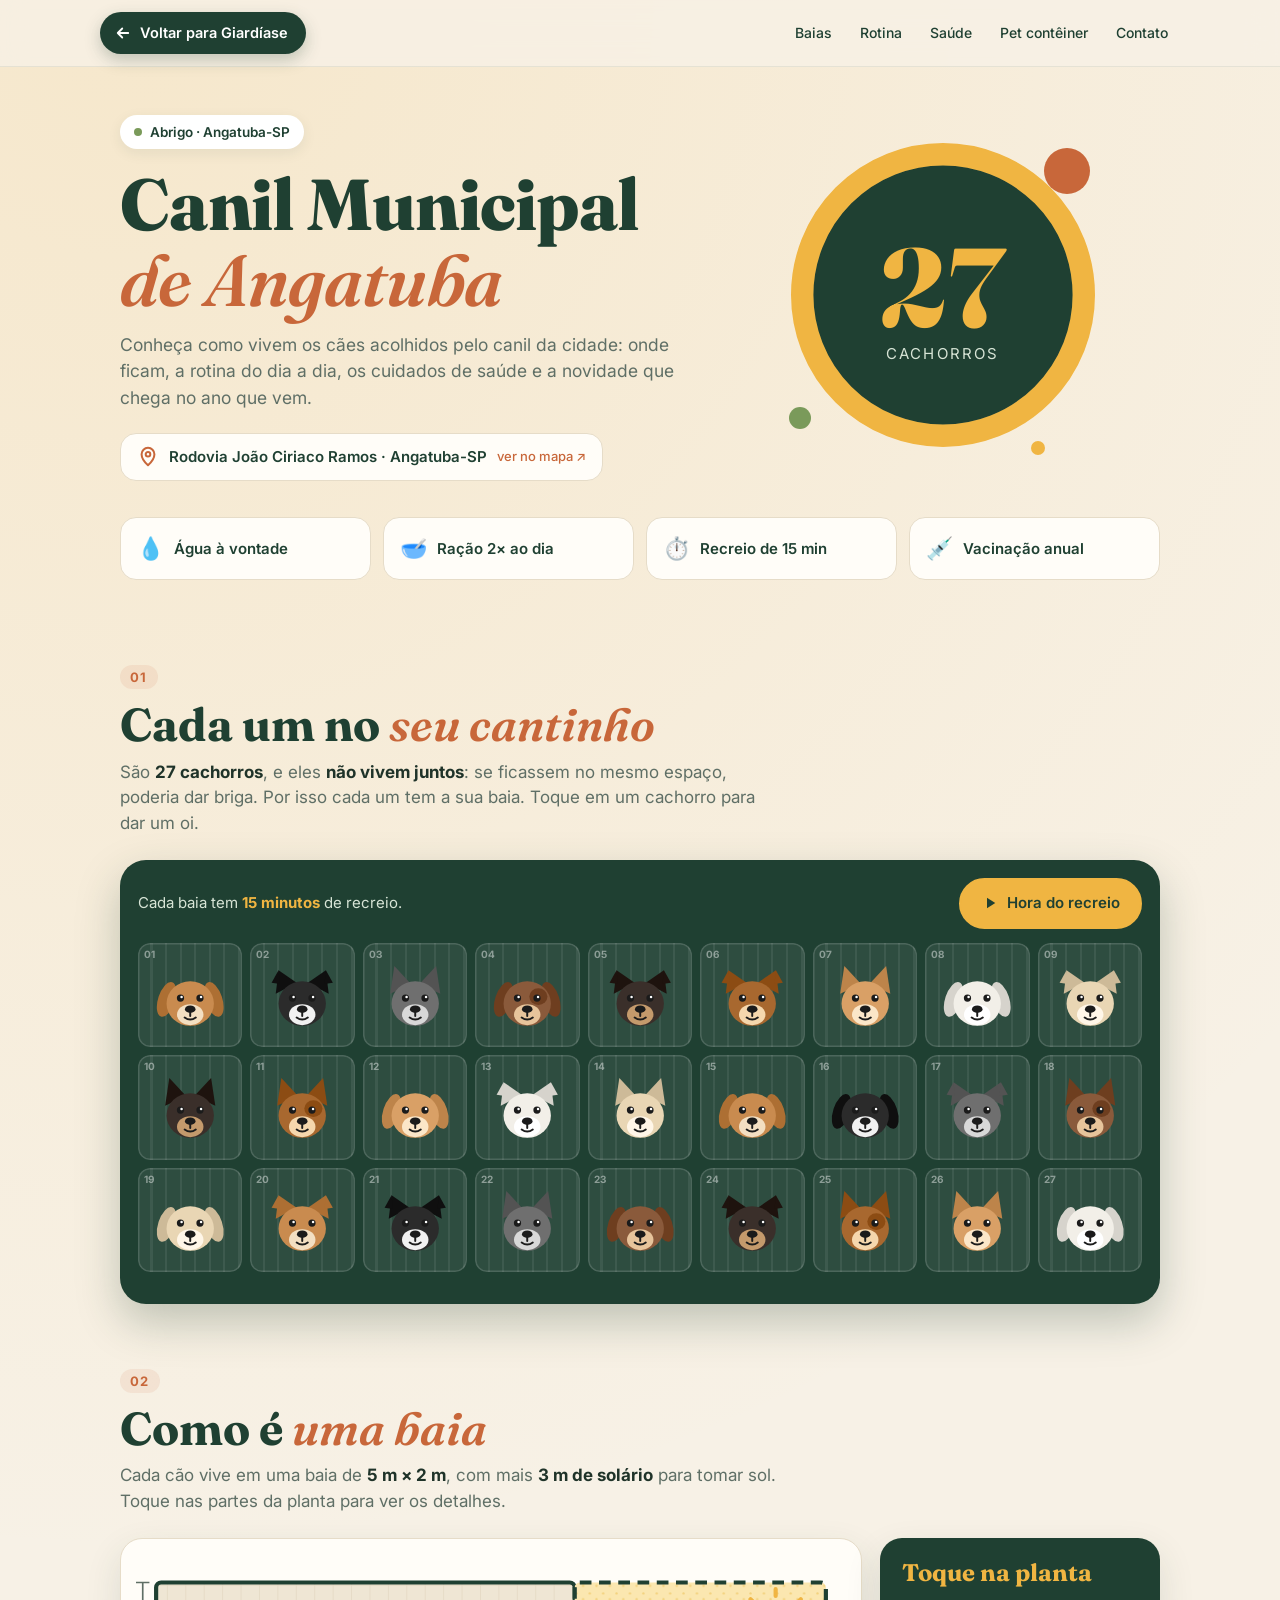
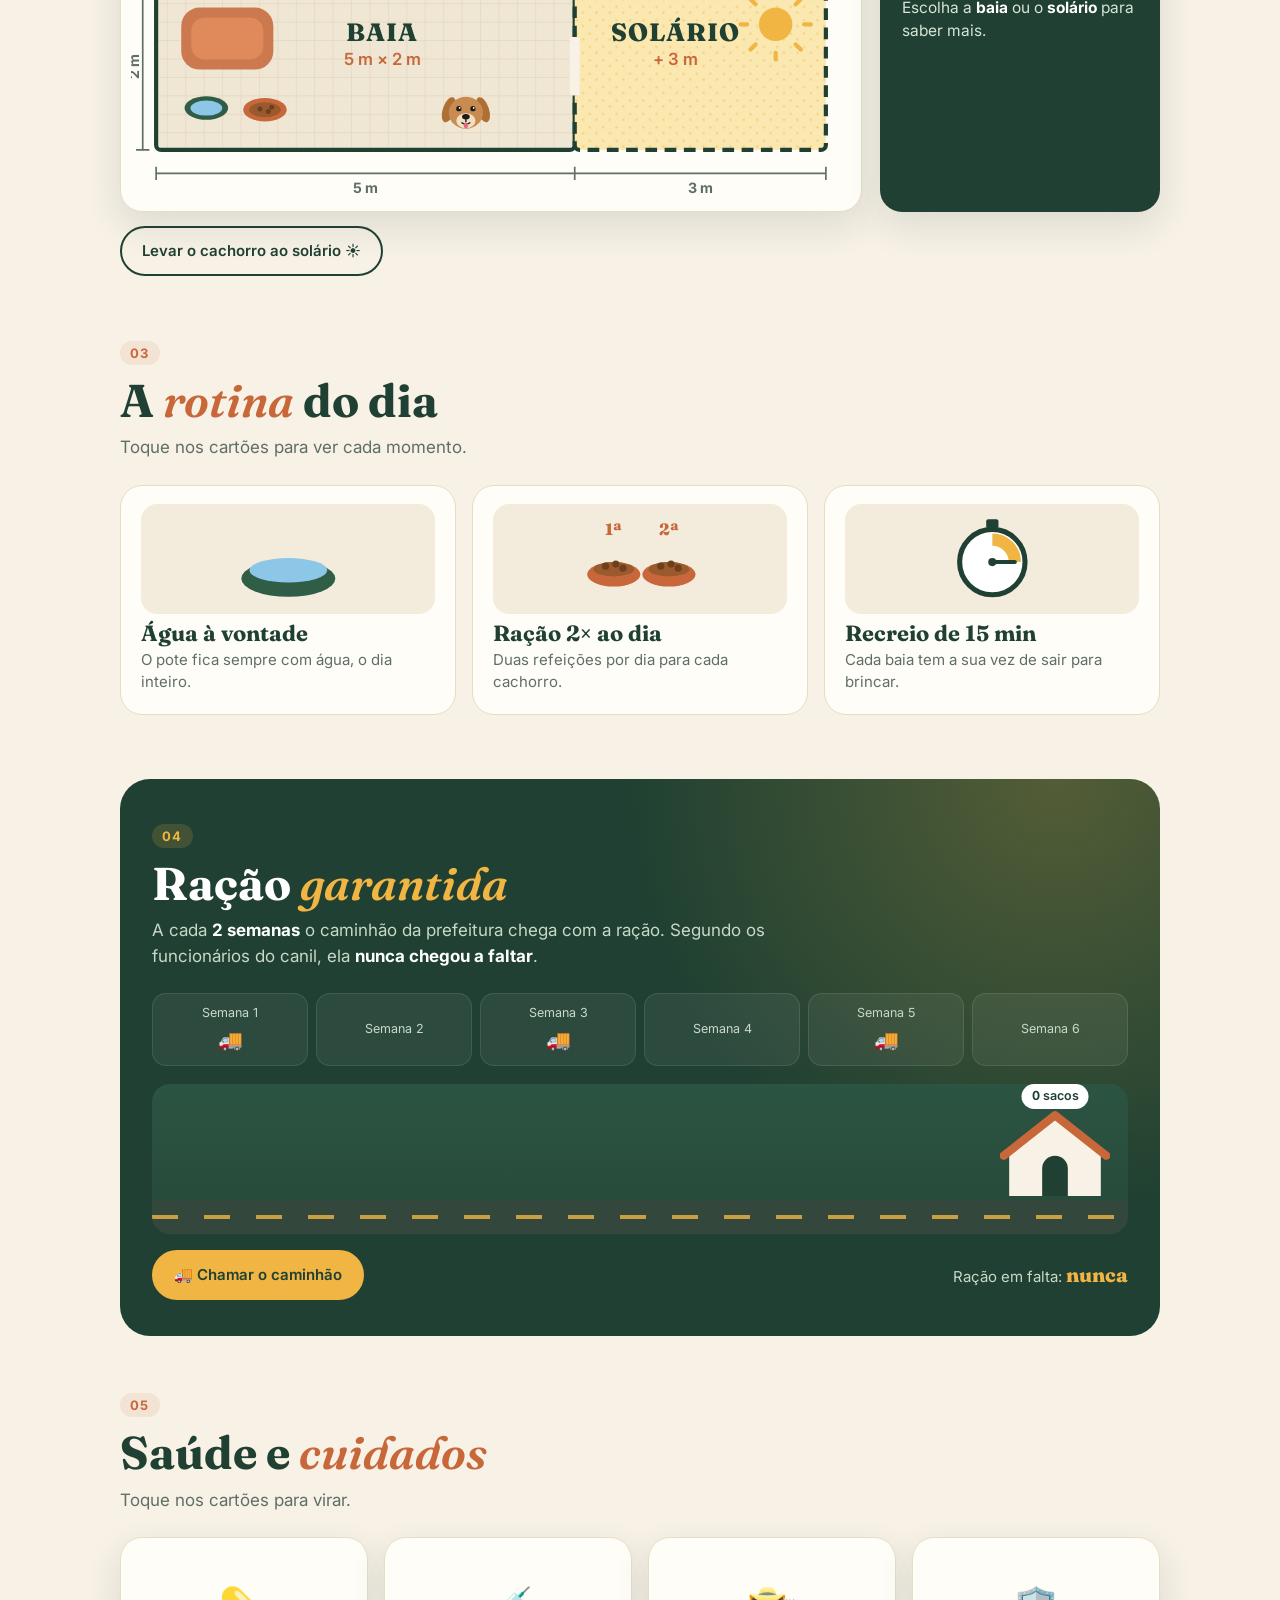
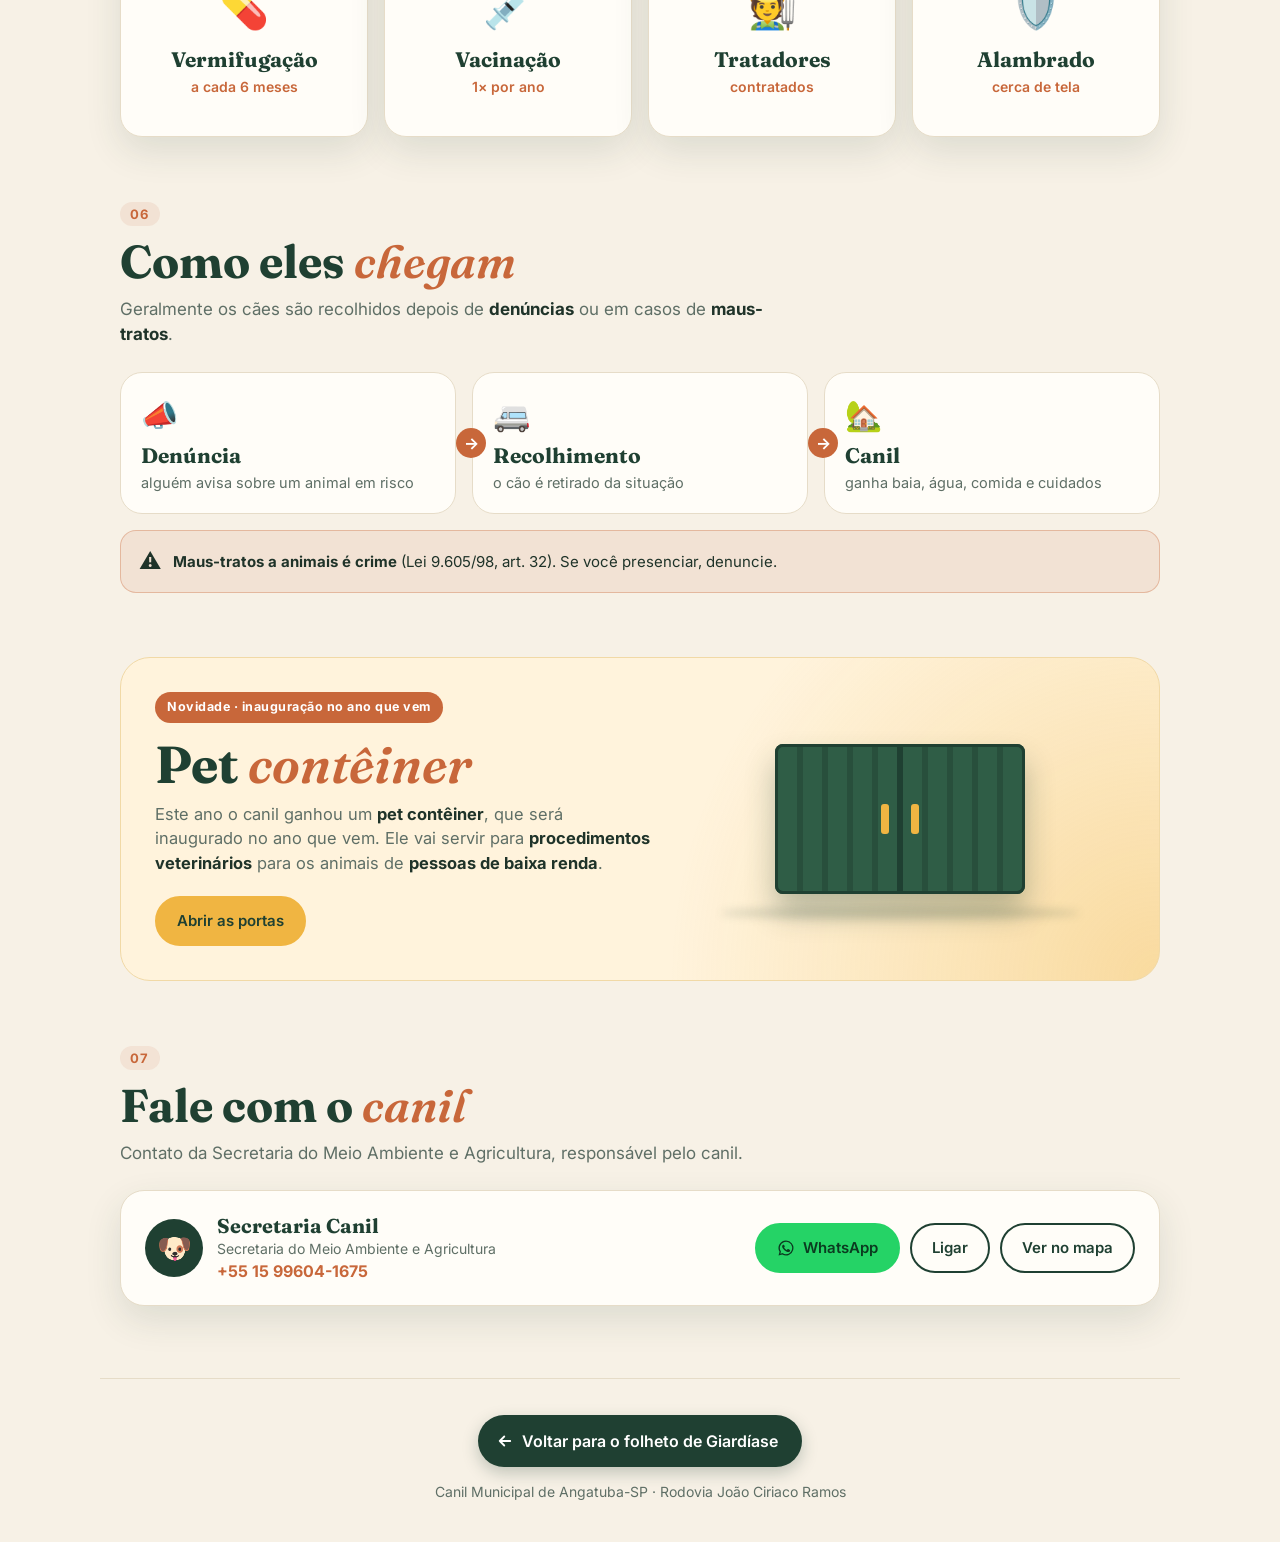
==== angatuba.html @ 5c985e70 "Banners da AATAN Sorocaba e do canil de Angatuba + página nova do canil de Angatuba" ====
<!DOCTYPE html>
<html lang="pt-BR">
<head>
  <meta charset="utf-8">
  <meta name="viewport" content="width=device-width, initial-scale=1, viewport-fit=cover">
  <meta name="color-scheme" content="only light">
  <meta name="theme-color" content="#1f4032">
  <title>Canil Municipal de Angatuba-SP</title>
  <meta name="description" content="Conheça o canil municipal de Angatuba-SP: 27 cachorros, rotina, cuidados de saúde e o novo pet contêiner.">
  <link rel="icon" href="data:image/svg+xml,<svg xmlns='http://www.w3.org/2000/svg' viewBox='0 0 100 100'><text y='.9em' font-size='90'>🐾</text></svg>">
  <link rel="preconnect" href="https://fonts.googleapis.com">
  <link rel="preconnect" href="https://fonts.gstatic.com" crossorigin>
  <link href="https://fonts.googleapis.com/css2?family=Fraunces:ital,opsz,wght@0,9..144,700;0,9..144,800;1,9..144,600&family=Inter:wght@400;500;600;700&display=swap" rel="stylesheet">
  <link rel="stylesheet" href="angatuba.css">
</head>
<body>

  <!-- ===== Barra de cima com o botão de voltar ===== -->
  <nav class="topbar">
    <a class="back" href="index.html">
      <svg viewBox="0 0 24 24" fill="none" stroke="currentColor" stroke-width="2.4" stroke-linecap="round" stroke-linejoin="round"><path d="M19 12H5M11 18l-6-6 6-6"/></svg>
      <span>Voltar para Giardíase</span>
    </a>
    <div class="toplinks">
      <a href="#baias">Baias</a>
      <a href="#rotina">Rotina</a>
      <a href="#saude">Saúde</a>
      <a href="#container">Pet contêiner</a>
      <a href="#contato">Contato</a>
    </div>
  </nav>

  <!-- ===== Abertura ===== -->
  <header class="hero">
    <div class="hero-text">
      <span class="kicker"><span class="dot"></span> Abrigo · Angatuba-SP</span>
      <h1>Canil Municipal <em>de Angatuba</em></h1>
      <p class="lead">Conheça como vivem os cães acolhidos pelo canil da cidade: onde ficam, a rotina do dia a dia, os cuidados de saúde e a novidade que chega no ano que vem.</p>
      <a class="addr" href="https://www.google.com/maps/search/?api=1&query=Rodovia+Jo%C3%A3o+Ciriaco+Ramos%2C+Angatuba+-+SP" target="_blank" rel="noopener">
        <svg viewBox="0 0 24 24" fill="none" stroke="currentColor" stroke-width="2.2" stroke-linecap="round" stroke-linejoin="round"><path d="M12 21s7-6.2 7-12a7 7 0 1 0-14 0c0 5.8 7 12 7 12z"/><circle cx="12" cy="9" r="2.5"/></svg>
        Rodovia João Ciriaco Ramos · Angatuba-SP
        <span class="addr-go">ver no mapa ↗</span>
      </a>
    </div>

    <div class="hero-stat" aria-label="27 cachorros vivem no canil">
      <div class="ring">
        <svg viewBox="0 0 200 200" aria-hidden="true">
          <circle class="ring-bg" cx="100" cy="100" r="88"/>
          <circle class="ring-fg" id="ringFg" cx="100" cy="100" r="88"/>
        </svg>
        <div class="ring-in">
          <b class="num" data-count="27">0</b>
          <span>cachorros</span>
        </div>
        <span class="orb o1"></span><span class="orb o2"></span><span class="orb o3"></span>
      </div>
    </div>

    <ul class="facts">
      <li><span class="f-ico">💧</span> Água à vontade</li>
      <li><span class="f-ico">🥣</span> Ração 2× ao dia</li>
      <li><span class="f-ico">⏱️</span> Recreio de 15 min</li>
      <li><span class="f-ico">💉</span> Vacinação anual</li>
    </ul>
  </header>

  <main>

    <!-- ===== 27 baias ===== -->
    <section id="baias" class="sec" data-reveal>
      <div class="sec-head">
        <span class="sec-num">01</span>
        <h2>Cada um no <em>seu cantinho</em></h2>
        <p>São <b>27 cachorros</b>, e eles <b>não vivem juntos</b>: se ficassem no mesmo espaço, poderia dar briga. Por isso cada um tem a sua baia. Toque em um cachorro para dar um oi.</p>
      </div>

      <div class="kennel-box">
        <div class="kennel-bar">
          <div class="k-status" id="kStatus" aria-live="polite">Cada baia tem <b>15 minutos</b> de recreio.</div>
          <button class="pill-btn" id="btnRecreio" type="button">
            <svg viewBox="0 0 24 24" fill="currentColor"><path d="M8 5v14l11-7z"/></svg>
            <span>Hora do recreio</span>
          </button>
        </div>
        <div class="kennels" id="kennels"></div>
        <div class="yard" id="yard" aria-hidden="true">
          <span class="yard-label">Recreio</span>
          <div class="yard-dog" id="yardDog"></div>
          <div class="yard-timer"><span id="yardTime">15:00</span><i id="yardBar"></i></div>
        </div>
      </div>
    </section>

    <!-- ===== Planta da baia ===== -->
    <section id="planta" class="sec" data-reveal>
      <div class="sec-head">
        <span class="sec-num">02</span>
        <h2>Como é <em>uma baia</em></h2>
        <p>Cada cão vive em uma baia de <b>5 m × 2 m</b>, com mais <b>3 m de solário</b> para tomar sol. Toque nas partes da planta para ver os detalhes.</p>
      </div>

      <div class="plan-wrap">
        <svg class="plan" id="plan" viewBox="0 0 860 300" role="img" aria-label="Planta da baia: 5 metros por 2 metros, mais 3 metros de solário">
          <defs>
            <pattern id="floor" width="22" height="22" patternUnits="userSpaceOnUse">
              <rect width="22" height="22" fill="#efe6d4"/>
              <path d="M0 22h22M22 0v22" stroke="#e2d6bf" stroke-width="1.5"/>
            </pattern>
            <pattern id="grass" width="16" height="16" patternUnits="userSpaceOnUse">
              <rect width="16" height="16" fill="#fbe7b0"/>
              <circle cx="4" cy="5" r="1.4" fill="#f3d27e"/>
              <circle cx="12" cy="12" r="1.4" fill="#f3d27e"/>
            </pattern>
          </defs>

          <!-- baia -->
          <g class="zone" id="zBaia" data-info="baia" tabindex="0">
            <rect x="30" y="40" width="500" height="200" rx="6" fill="url(#floor)" stroke="#1f4032" stroke-width="5"/>
            <!-- caminha -->
            <rect x="60" y="70" width="110" height="74" rx="22" fill="#c8673a" opacity=".85"/>
            <rect x="72" y="82" width="86" height="50" rx="16" fill="#e08a5c"/>
            <!-- potes -->
            <g transform="translate(90 190)">
              <ellipse rx="26" ry="14" fill="#2f5d46"/><ellipse rx="19" ry="9" fill="#8cc7e8"/>
            </g>
            <g transform="translate(160 192)">
              <ellipse rx="26" ry="14" fill="#c8673a"/><ellipse rx="19" ry="9" fill="#9a5a2e"/>
              <circle cx="-6" cy="-1" r="3" fill="#6d3f1f"/><circle cx="4" cy="2" r="3" fill="#6d3f1f"/><circle cx="8" cy="-3" r="3" fill="#6d3f1f"/>
            </g>
            <text x="300" y="110" class="z-title">BAIA</text>
            <text x="300" y="138" class="z-sub">5 m × 2 m</text>
          </g>

          <!-- solário -->
          <g class="zone" id="zSol" data-info="sol" tabindex="0">
            <rect x="530" y="40" width="300" height="200" rx="6" fill="url(#grass)" stroke="#1f4032" stroke-width="5" stroke-dasharray="14 9"/>
            <g class="sun-ico" transform="translate(770 90)">
              <circle r="20" fill="#f0b542"/>
              <g stroke="#f0b542" stroke-width="5" stroke-linecap="round">
                <path d="M0-34v-8M0 34v8M-34 0h-8M34 0h8M24-24l6-6M-24 24l-6 6M24 24l6 6M-24-24l-6-6"/>
              </g>
            </g>
            <text x="650" y="110" class="z-title">SOLÁRIO</text>
            <text x="650" y="138" class="z-sub">+ 3 m</text>
          </g>

          <!-- grade/abertura entre baia e solário -->
          <rect x="524" y="105" width="12" height="70" rx="3" fill="#f7f1e6"/>

          <!-- cachorro que passeia pela planta -->
          <g id="planDog" class="plan-dog" style="transform: translate(400px, 192px)"></g>

          <!-- cotas -->
          <g class="dims">
            <path d="M30 268h500M30 260v16M530 260v16" />
            <text x="280" y="292">5 m</text>
            <path d="M530 268h300M830 260v16" />
            <text x="680" y="292">3 m</text>
            <path d="M14 40v200M6 40h16M6 240h16" />
            <text x="-140" y="10" transform="rotate(-90)">2 m</text>
          </g>
        </svg>

        <aside class="plan-info" id="planInfo" aria-live="polite">
          <h3>Toque na planta</h3>
          <p>Escolha a <b>baia</b> ou o <b>solário</b> para saber mais.</p>
        </aside>
      </div>

      <div class="plan-actions">
        <button class="pill-btn ghost" id="btnPlanDog" type="button">Levar o cachorro ao solário ☀️</button>
      </div>
    </section>

    <!-- ===== Rotina ===== -->
    <section id="rotina" class="sec" data-reveal>
      <div class="sec-head">
        <span class="sec-num">03</span>
        <h2>A <em>rotina</em> do dia</h2>
        <p>Toque nos cartões para ver cada momento.</p>
      </div>

      <div class="routine">
        <button class="r-card r-water" type="button">
          <div class="r-art" aria-hidden="true">
            <svg viewBox="0 0 120 90">
              <ellipse cx="60" cy="64" rx="46" ry="18" fill="#2f5d46"/>
              <ellipse cx="60" cy="56" rx="38" ry="12" fill="#8cc7e8" class="water"/>
              <path class="drop" d="M60 6c6 10 10 15 10 21a10 10 0 0 1-20 0c0-6 4-11 10-21z" fill="#5fa8d3"/>
            </svg>
          </div>
          <h3>Água à vontade</h3>
          <p>O pote fica sempre com água, o dia inteiro.</p>
        </button>

        <button class="r-card r-food" type="button">
          <div class="r-art" aria-hidden="true">
            <svg viewBox="0 0 120 90">
              <g transform="translate(34 60)">
                <ellipse rx="26" ry="12" fill="#c8673a"/><ellipse cy="-5" rx="20" ry="7" fill="#9a5a2e"/>
                <g class="kib k1"><circle cx="-8" cy="-8" r="3.5"/><circle cx="2" cy="-10" r="3.5"/><circle cx="9" cy="-6" r="3.5"/></g>
              </g>
              <g transform="translate(88 60)">
                <ellipse rx="26" ry="12" fill="#c8673a"/><ellipse cy="-5" rx="20" ry="7" fill="#9a5a2e"/>
                <g class="kib k2"><circle cx="-8" cy="-8" r="3.5"/><circle cx="2" cy="-10" r="3.5"/><circle cx="9" cy="-6" r="3.5"/></g>
              </g>
              <text x="34" y="22" class="r-n">1ª</text>
              <text x="88" y="22" class="r-n">2ª</text>
            </svg>
          </div>
          <h3>Ração 2× ao dia</h3>
          <p>Duas refeições por dia para cada cachorro.</p>
        </button>

        <button class="r-card r-play" type="button">
          <div class="r-art" aria-hidden="true">
            <svg viewBox="0 0 120 90">
              <circle cx="60" cy="48" r="32" fill="#fff" stroke="#1f4032" stroke-width="5"/>
              <rect x="54" y="6" width="12" height="9" rx="2" fill="#1f4032"/>
              <circle class="clock-arc" cx="60" cy="48" r="22" fill="none" stroke="#f0b542" stroke-width="12" pathLength="100" stroke-dasharray="25 100" transform="rotate(-90 60 48)"/>
              <path class="hand" d="M60 48V26" stroke="#1f4032" stroke-width="4" stroke-linecap="round"/>
              <circle cx="60" cy="48" r="4" fill="#1f4032"/>
            </svg>
          </div>
          <h3>Recreio de 15 min</h3>
          <p>Cada baia tem a sua vez de sair para brincar.</p>
        </button>
      </div>
    </section>

    <!-- ===== Caminhão da ração ===== -->
    <section id="racao" class="sec sec-dark" data-reveal>
      <div class="sec-head">
        <span class="sec-num">04</span>
        <h2>Ração <em>garantida</em></h2>
        <p>A cada <b>2 semanas</b> o caminhão da prefeitura chega com a ração. Segundo os funcionários do canil, ela <b>nunca chegou a faltar</b>.</p>
      </div>

      <div class="road-box">
        <div class="weeks" id="weeks" aria-label="Entregas a cada duas semanas">
          <div class="wk"><span>Semana 1</span><i>🚚</i></div>
          <div class="wk"><span>Semana 2</span></div>
          <div class="wk"><span>Semana 3</span><i>🚚</i></div>
          <div class="wk"><span>Semana 4</span></div>
          <div class="wk"><span>Semana 5</span><i>🚚</i></div>
          <div class="wk"><span>Semana 6</span></div>
        </div>

        <div class="road">
          <div class="kennel-house" aria-hidden="true">
            <svg viewBox="0 0 120 100"><path d="M10 50 60 12l50 38v46H10z" fill="#f7f1e6"/><path d="M4 52 60 8l56 44" fill="none" stroke="#c8673a" stroke-width="9" stroke-linecap="round" stroke-linejoin="round"/><path d="M46 96V66a14 14 0 0 1 28 0v30z" fill="#1f4032"/></svg>
            <div class="stock"><b id="sacks">0</b> sacos</div>
          </div>
          <div class="truck" id="truck" aria-hidden="true">
            <svg viewBox="0 0 220 110">
              <rect x="6" y="20" width="132" height="62" rx="6" fill="#f7f1e6"/>
              <text x="72" y="58" text-anchor="middle" class="truck-txt">RAÇÃO</text>
              <path d="M138 38h42l28 26v18h-70z" fill="#f0b542"/>
              <path d="M150 44h26l18 18h-44z" fill="#bfe0f0"/>
              <rect x="6" y="80" width="202" height="8" rx="3" fill="#33473d"/>
              <g class="wheel"><circle cx="44" cy="90" r="15" fill="#1b2620"/><circle cx="44" cy="90" r="6" fill="#c9c9c9"/><path d="M44 78v24" stroke="#c9c9c9" stroke-width="3"/></g>
              <g class="wheel"><circle cx="170" cy="90" r="15" fill="#1b2620"/><circle cx="170" cy="90" r="6" fill="#c9c9c9"/><path d="M170 78v24" stroke="#c9c9c9" stroke-width="3"/></g>
            </svg>
          </div>
          <div class="asphalt"><i></i></div>
        </div>

        <div class="road-actions">
          <button class="pill-btn sun" id="btnTruck" type="button">🚚 Chamar o caminhão</button>
          <span class="never">Ração em falta: <b>nunca</b></span>
        </div>
      </div>
    </section>

    <!-- ===== Saúde ===== -->
    <section id="saude" class="sec" data-reveal>
      <div class="sec-head">
        <span class="sec-num">05</span>
        <h2>Saúde e <em>cuidados</em></h2>
        <p>Toque nos cartões para virar.</p>
      </div>

      <div class="flips">
        <button class="flip" type="button">
          <span class="face ff"><span class="fl-ico">💊</span><b>Vermifugação</b><small>a cada 6 meses</small></span>
          <span class="face fb"><b>2× por ano</b>Os cães recebem remédio contra vermes a cada seis meses.</span>
        </button>
        <button class="flip" type="button">
          <span class="face ff"><span class="fl-ico">💉</span><b>Vacinação</b><small>1× por ano</small></span>
          <span class="face fb"><b>Anual</b>A vacinação é feita pela veterinária da prefeitura.</span>
        </button>
        <button class="flip" type="button">
          <span class="face ff"><span class="fl-ico">🧑‍🌾</span><b>Tratadores</b><small>contratados</small></span>
          <span class="face fb"><b>Equipe própria</b>O canil tem tratadores contratados para cuidar dos cães.</span>
        </button>
        <button class="flip" type="button">
          <span class="face ff"><span class="fl-ico">🛡️</span><b>Alambrado</b><small>cerca de tela</small></span>
          <span class="face fb"><b>Proteção</b>O canil é cercado por telas de alambrado, que impedem a entrada de outros animais.</span>
        </button>
      </div>
    </section>

    <!-- ===== De onde vêm ===== -->
    <section id="origem" class="sec" data-reveal>
      <div class="sec-head">
        <span class="sec-num">06</span>
        <h2>Como eles <em>chegam</em></h2>
        <p>Geralmente os cães são recolhidos depois de <b>denúncias</b> ou em casos de <b>maus-tratos</b>.</p>
      </div>

      <ol class="path">
        <li><span class="p-ico">📣</span><b>Denúncia</b><small>alguém avisa sobre um animal em risco</small></li>
        <li><span class="p-ico">🚐</span><b>Recolhimento</b><small>o cão é retirado da situação</small></li>
        <li><span class="p-ico">🏡</span><b>Canil</b><small>ganha baia, água, comida e cuidados</small></li>
      </ol>

      <div class="alert">
        <span class="alert-ico">⚠️</span>
        <p><b>Maus-tratos a animais é crime</b> (Lei 9.605/98, art. 32). Se você presenciar, denuncie.</p>
      </div>
    </section>

    <!-- ===== Pet contêiner ===== -->
    <section id="container" class="sec" data-reveal>
      <div class="cont-card">
        <div class="cont-text">
          <span class="badge">Novidade · inauguração no ano que vem</span>
          <h2>Pet <em>contêiner</em></h2>
          <p>Este ano o canil ganhou um <b>pet contêiner</b>, que será inaugurado no ano que vem. Ele vai servir para <b>procedimentos veterinários</b> para os animais de <b>pessoas de baixa renda</b>.</p>
          <button class="pill-btn sun" id="btnCont" type="button">Abrir as portas</button>
        </div>
        <div class="cont-art" id="contArt" aria-hidden="true">
          <div class="box">
            <div class="inside">
              <div class="cross"></div>
              <span class="heart">❤</span>
            </div>
            <div class="door left"><i></i><i></i><i></i><i></i></div>
            <div class="door right"><i></i><i></i><i></i><i></i></div>
          </div>
          <div class="ground"></div>
        </div>
      </div>
    </section>

    <!-- ===== Contato ===== -->
    <section id="contato" class="sec" data-reveal>
      <div class="sec-head">
        <span class="sec-num">07</span>
        <h2>Fale com o <em>canil</em></h2>
        <p>Contato da Secretaria do Meio Ambiente e Agricultura, responsável pelo canil.</p>
      </div>

      <div class="contact">
        <div class="c-who">
          <span class="c-avatar">🐶</span>
          <div>
            <b>Secretaria Canil</b>
            <small>Secretaria do Meio Ambiente e Agricultura</small>
            <a class="c-phone" href="tel:+5515996041675">+55 15 99604-1675</a>
          </div>
        </div>
        <div class="c-actions">
          <a class="pill-btn wa" href="https://wa.me/5515996041675" target="_blank" rel="noopener">
            <svg viewBox="0 0 24 24" fill="currentColor"><path d="M12 2a10 10 0 0 0-8.6 15.1L2 22l5-1.3A10 10 0 1 0 12 2zm0 18.2a8.2 8.2 0 0 1-4.2-1.2l-.3-.2-3 .8.8-2.9-.2-.3A8.2 8.2 0 1 1 12 20.2zm4.5-6.1c-.2-.1-1.5-.7-1.7-.8-.2-.1-.4-.1-.6.1l-.8 1c-.1.2-.3.2-.5.1a6.7 6.7 0 0 1-3.3-2.9c-.3-.4.3-.4.7-1.4.1-.2 0-.3 0-.4l-.8-1.8c-.2-.5-.4-.4-.6-.4h-.5a1 1 0 0 0-.7.3 3 3 0 0 0-.9 2.2 5.2 5.2 0 0 0 1.1 2.7 11.8 11.8 0 0 0 4.5 4c1.7.7 2.4.8 3.2.6.5-.1 1.5-.6 1.7-1.2.2-.6.2-1.1.1-1.2l-.4-.3z"/></svg>
            WhatsApp
          </a>
          <a class="pill-btn ghost" href="tel:+5515996041675">Ligar</a>
          <a class="pill-btn ghost" href="https://www.google.com/maps/search/?api=1&query=Rodovia+Jo%C3%A3o+Ciriaco+Ramos%2C+Angatuba+-+SP" target="_blank" rel="noopener">Ver no mapa</a>
        </div>
      </div>
    </section>

  </main>

  <footer>
    <a class="back big" href="index.html">
      <svg viewBox="0 0 24 24" fill="none" stroke="currentColor" stroke-width="2.4" stroke-linecap="round" stroke-linejoin="round"><path d="M19 12H5M11 18l-6-6 6-6"/></svg>
      Voltar para o folheto de Giardíase
    </a>
    <p>Canil Municipal de Angatuba-SP · Rodovia João Ciriaco Ramos</p>
  </footer>

  <script>
    const reduceMotion = matchMedia('(prefers-reduced-motion: reduce)').matches;
    const canHover = matchMedia('(hover: hover)').matches;
    const $ = s => document.querySelector(s);

    /* ---------- Desenho dos cachorrinhos ---------- */
    const FURS = [
      ['#c98b4f', '#f3dfc2'], ['#3a2f2a', '#c49a6c'], ['#e9d6b4', '#fff6e8'], ['#8a5a3b', '#e7c49b'],
      ['#f2efe8', '#ffffff'], ['#6f6f6f', '#d8d8d8'], ['#d9a066', '#fbe6c8'], ['#2b2b2b', '#f1f1f1'],
      ['#a8682f', '#f5d7ad']
    ];
    function dogSVG(i) {
      const [fur, snout] = FURS[(i * 7 + Math.floor(i / 9)) % FURS.length];
      const ear = (i * 2 + Math.floor(i / 5)) % 3;                     // 0 caída, 1 em pé, 2 meio caída
      const dark = shade(fur, -28);
      const patch = (i * 5) % 7 === 1 ? `<ellipse cx="38" cy="28" rx="6.5" ry="6" fill="${dark}"/>` : '';
      let ears;
      if (ear === 0) ears = `<ellipse cx="13" cy="30" rx="6" ry="13" transform="rotate(18 13 30)" fill="${dark}"/><ellipse cx="47" cy="30" rx="6" ry="13" transform="rotate(-18 47 30)" fill="${dark}"/>`;
      else if (ear === 1) ears = `<path d="M12 26 15 6l12 13z" fill="${dark}"/><path d="M48 26 45 6 33 19z" fill="${dark}"/>`;
      else ears = `<path d="M11 26 13 9l13 9z" fill="${dark}"/><path d="M13 9l-5 9 6 1z" fill="${dark}"/><path d="M49 26 47 9 34 18z" fill="${dark}"/><path d="M47 9l5 9-6 1z" fill="${dark}"/>`;
      return `<svg viewBox="0 0 60 60" class="dog">
        <g class="ears">${ears}</g>
        <ellipse cx="30" cy="33" rx="17" ry="16" fill="${fur}"/>
        ${patch}
        <ellipse cx="30" cy="41" rx="9.5" ry="7.5" fill="${snout}"/>
        <g class="eyes"><circle cx="23" cy="29" r="2.6" fill="#1b1b1b"/><circle cx="37" cy="29" r="2.6" fill="#1b1b1b"/>
        <circle cx="23.8" cy="28.2" r=".9" fill="#fff"/><circle cx="37.8" cy="28.2" r=".9" fill="#fff"/></g>
        <ellipse cx="30" cy="37" rx="3.8" ry="2.7" fill="#1b1b1b"/>
        <path d="M30 39.5v2.5M26 43q4 3 8 0" stroke="#1b1b1b" stroke-width="1.4" fill="none" stroke-linecap="round"/>
        <path class="tongue" d="M28 43.5h4v3a2 2 0 0 1-4 0z" fill="#e8677a"/>
      </svg>`;
    }
    function shade(hex, amt) {
      const n = parseInt(hex.slice(1), 16);
      const c = v => Math.max(0, Math.min(255, v + amt));
      return '#' + [c(n >> 16), c((n >> 8) & 255), c(n & 255)].map(v => v.toString(16).padStart(2, '0')).join('');
    }

    /* ---------- 27 baias ---------- */
    const kennels = $('#kennels');
    const cells = [];
    for (let i = 0; i < 27; i++) {
      const b = document.createElement('button');
      b.type = 'button';
      b.className = 'kennel';
      b.style.setProperty('--i', i);
      b.setAttribute('aria-label', `Baia ${i + 1}`);
      b.innerHTML = `<span class="k-num">${String(i + 1).padStart(2, '0')}</span>${dogSVG(i)}<span class="bubble">Au!</span>`;
      b.addEventListener('click', () => {
        b.classList.remove('bark'); void b.offsetWidth; b.classList.add('bark');
        setTimeout(() => b.classList.remove('bark'), 900);
      });
      kennels.appendChild(b);
      cells.push(b);
    }

    // recreio: cada baia sai na sua vez (15 min, acelerado)
    const btnRecreio = $('#btnRecreio');
    const kStatus = $('#kStatus');
    const yard = $('#yard'), yardDog = $('#yardDog'), yardTime = $('#yardTime'), yardBar = $('#yardBar');
    let recreio = null, turn = 0;
    const TURN_MS = reduceMotion ? 1600 : 2200;

    function runTurn() {
      cells.forEach(c => c.classList.remove('out'));
      const c = cells[turn];
      c.classList.add('out');
      yardDog.innerHTML = dogSVG(turn);
      yard.classList.remove('go'); void yard.offsetWidth; yard.classList.add('go', 'on');
      kStatus.innerHTML = `<b>Baia ${String(turn + 1).padStart(2, '0')}</b> está no recreio`;
      const t0 = performance.now();
      (function tick(now) {
        if (!recreio) return;
        const p = Math.min(1, (now - t0) / TURN_MS);
        const secs = Math.round((1 - p) * 15 * 60);
        yardTime.textContent = `${String(Math.floor(secs / 60)).padStart(2, '0')}:${String(secs % 60).padStart(2, '0')}`;
        yardBar.style.width = (100 - p * 100) + '%';
        if (p < 1) requestAnimationFrame(tick);
      })(t0);
      turn = (turn + 1) % 27;
    }
    function stopRecreio() {
      clearInterval(recreio); recreio = null;
      cells.forEach(c => c.classList.remove('out'));
      yard.classList.remove('on', 'go');
      btnRecreio.classList.remove('on');
      btnRecreio.querySelector('span').textContent = 'Hora do recreio';
      btnRecreio.querySelector('svg').innerHTML = '<path d="M8 5v14l11-7z"/>';
      kStatus.innerHTML = 'Cada baia tem <b>15 minutos</b> de recreio.';
    }
    btnRecreio.addEventListener('click', () => {
      if (recreio) return stopRecreio();
      btnRecreio.classList.add('on');
      btnRecreio.querySelector('span').textContent = 'Parar';
      btnRecreio.querySelector('svg').innerHTML = '<path d="M7 5h4v14H7zM13 5h4v14h-4z"/>';
      recreio = setInterval(runTurn, TURN_MS);
      runTurn();
    });

    /* ---------- Planta da baia ---------- */
    const INFO = {
      baia: ['Baia · 5 m × 2 m', 'O espaço de cada cachorro. Ali ficam a caminha, o pote de <b>água à vontade</b> e o pote onde a ração é servida <b>2 vezes ao dia</b>.'],
      sol:  ['Solário · + 3 m', 'Um espaço a mais, colado na baia, para o cachorro <b>tomar sol</b> e esticar as pernas.']
    };
    const planInfo = $('#planInfo');
    const zones = document.querySelectorAll('.zone');
    function showZone(z) {
      zones.forEach(o => o.classList.toggle('active', o === z));
      const [t, d] = INFO[z.dataset.info];
      planInfo.innerHTML = `<h3>${t}</h3><p>${d}</p>`;
      planInfo.classList.remove('pop'); void planInfo.offsetWidth; planInfo.classList.add('pop');
    }
    zones.forEach(z => {
      z.addEventListener('click', () => showZone(z));
      z.addEventListener('keydown', e => { if (e.key === 'Enter' || e.key === ' ') { e.preventDefault(); showZone(z); } });
      z.addEventListener('pointerenter', e => { if (e.pointerType === 'mouse') showZone(z); });
    });

    const planDog = $('#planDog');
    planDog.innerHTML = dogSVG(0).replace('<svg viewBox="0 0 60 60" class="dog">', '<g transform="translate(-36 -36) scale(1.2)">').replace('</svg>', '</g>');
    let inSun = false;
    const btnPlanDog = $('#btnPlanDog');
    btnPlanDog.addEventListener('click', () => {
      inSun = !inSun;
      planDog.classList.add('walk');
      planDog.style.transform = inSun ? 'translate(690px, 192px)' : 'translate(400px, 192px)';
      setTimeout(() => planDog.classList.remove('walk'), 1300);
      btnPlanDog.textContent = inSun ? 'Voltar para a baia 🏠' : 'Levar o cachorro ao solário ☀️';
      showZone(inSun ? $('#zSol') : $('#zBaia'));
    });

    /* ---------- Rotina ---------- */
    document.querySelectorAll('.r-card').forEach(c => {
      c.addEventListener('click', () => {
        c.classList.remove('play'); void c.offsetWidth; c.classList.add('play');
      });
      c.addEventListener('pointerenter', e => { if (e.pointerType === 'mouse') { c.classList.remove('play'); void c.offsetWidth; c.classList.add('play'); } });
    });

    /* ---------- Caminhão da ração ---------- */
    const truck = $('#truck'), sacks = $('#sacks'), btnTruck = $('#btnTruck');
    const weeks = [...document.querySelectorAll('.wk')];
    let total = 0, wk = 0, driving = false;
    function drive() {
      if (driving) return;
      driving = true;
      truck.classList.remove('drive'); void truck.offsetWidth; truck.classList.add('drive');
      weeks.forEach(w => w.classList.remove('now'));
      weeks[wk].classList.add('now');
      wk = (wk + 2) % weeks.length;
      setTimeout(() => {
        const target = total + 20;
        const step = () => { total++; sacks.textContent = total; if (total < target) setTimeout(step, 40); };
        step();
        $('.kennel-house').classList.remove('got'); void sacks.offsetWidth; $('.kennel-house').classList.add('got');
      }, reduceMotion ? 200 : 1500);
      setTimeout(() => { driving = false; }, reduceMotion ? 600 : 3000);
    }
    btnTruck.addEventListener('click', drive);

    /* ---------- Cartões que viram ---------- */
    document.querySelectorAll('.flip').forEach(f => f.addEventListener('click', () => f.classList.toggle('flipped')));

    /* ---------- Pet contêiner ---------- */
    const contArt = $('#contArt'), btnCont = $('#btnCont');
    btnCont.addEventListener('click', () => {
      const open = contArt.classList.toggle('open');
      btnCont.textContent = open ? 'Fechar as portas' : 'Abrir as portas';
    });
    contArt.addEventListener('click', () => btnCont.click());

    /* ---------- Contador e aparecer ao rolar ---------- */
    function countUp(el) {
      const end = +el.dataset.count, t0 = performance.now(), dur = reduceMotion ? 1 : 1600;
      const ring = $('#ringFg');
      (function tick(now) {
        const p = Math.min(1, (now - t0) / dur), e = 1 - Math.pow(1 - p, 3);
        el.textContent = Math.round(end * e);
        ring.style.strokeDashoffset = 553 * (1 - e);
        if (p < 1) requestAnimationFrame(tick);
      })(t0);
    }
    setTimeout(() => countUp($('.num')), 350);

    const io = new IntersectionObserver(entries => entries.forEach(en => {
      if (!en.isIntersecting) return;
      en.target.classList.add('in');
      io.unobserve(en.target);
    }), { threshold: .12 });
    document.querySelectorAll('[data-reveal]').forEach(el => io.observe(el));

    /* ---------- Ondinha nos botões ---------- */
    document.querySelectorAll('.pill-btn, .back').forEach(btn => {
      btn.addEventListener('click', e => {
        const r = btn.getBoundingClientRect();
        const size = Math.max(r.width, r.height);
        const s = document.createElement('span');
        s.className = 'ripple';
        s.style.width = s.style.height = size + 'px';
        s.style.left = (e.clientX - r.left - size / 2) + 'px';
        s.style.top = (e.clientY - r.top - size / 2) + 'px';
        btn.appendChild(s);
        setTimeout(() => s.remove(), 650);
      });
    });

    /* ---------- Rastro de patinhas (mesmo efeito do folheto) ---------- */
    const pawSVG = '<svg viewBox="0 0 24 24" fill="currentColor"><ellipse cx="12" cy="16" rx="5" ry="4.2"/><ellipse cx="5.2" cy="10.5" rx="2.2" ry="2.8"/><ellipse cx="9.4" cy="6.2" rx="2.2" ry="2.9"/><ellipse cx="14.6" cy="6.2" rx="2.2" ry="2.9"/><ellipse cx="18.8" cy="10.5" rx="2.2" ry="2.8"/></svg>';
    let lastX = null, lastY = null, side = 1;
    function dropPaw(x, y, angle, touch) {
      const off = (touch ? 9 : 7) * side; side *= -1;
      const paw = document.createElement('span');
      paw.className = 'paw' + (touch ? ' touch' : '');
      paw.innerHTML = pawSVG;
      paw.style.left = (x + Math.cos(angle + Math.PI / 2) * off) + 'px';
      paw.style.top = (y + Math.sin(angle + Math.PI / 2) * off) + 'px';
      paw.style.transform = `rotate(${angle * 180 / Math.PI + 90}deg)`;
      document.body.appendChild(paw);
      setTimeout(() => paw.remove(), 1150);
    }
    function trail(x, y, step, touch) {
      if (lastX === null) { lastX = x; lastY = y; return; }
      const dx = x - lastX, dy = y - lastY;
      if (Math.hypot(dx, dy) < step) return;
      dropPaw(x, y, Math.atan2(dy, dx), touch);
      lastX = x; lastY = y;
    }
    document.addEventListener('mousemove', e => {
      if (e.sourceCapabilities && e.sourceCapabilities.firesTouchEvents) return;
      trail(e.clientX, e.clientY, 46, false);
    });
    document.addEventListener('touchstart', e => {
      const t = e.touches[0];
      lastX = t.clientX; lastY = t.clientY;
      dropPaw(t.clientX, t.clientY, -Math.PI / 2, true);
    }, { passive: true });
    document.addEventListener('touchmove', e => {
      const t = e.touches[0];
      trail(t.clientX, t.clientY, 34, true);
    }, { passive: true });
    document.addEventListener('touchend', () => { lastX = lastY = null; }, { passive: true });
  </script>
</body>
</html>
---- angatuba.css ----
/* ===== Canil Municipal de Angatuba-SP ===== */
:root {
  color-scheme: only light;
  --paper: #f7f1e6;
  --card: #fffdf8;
  --ink: #1f3329;
  --forest: #1f4032;
  --green: #2f5d46;
  --moss: #7a9a5a;
  --sun: #f0b542;
  --clay: #c8673a;
  --muted: #5f6f66;
  --line: #e6dcc8;
  --shadow: 0 14px 36px rgba(31, 64, 50, .12);
}

* { box-sizing: border-box; -webkit-tap-highlight-color: transparent; }
button { -webkit-appearance: none; appearance: none; font: inherit; color: inherit; }
html { scroll-behavior: smooth; scroll-padding-top: 80px; }
body {
  margin: 0;
  background:
    radial-gradient(circle at 10% 0, rgba(240, 181, 66, .16), transparent 32%),
    var(--paper);
  color: var(--ink);
  font-family: Inter, system-ui, sans-serif;
  line-height: 1.5;
  overflow-x: hidden;
  -webkit-text-size-adjust: 100%;
}
h1, h2, h3 { font-family: Fraunces, Georgia, serif; margin: 0; line-height: 1.05; }
h2 em, h1 em { font-style: italic; font-weight: 600; color: var(--clay); }

/* ---------- Barra de cima ---------- */
.topbar {
  position: sticky; top: 0; z-index: 40;
  display: flex; align-items: center; justify-content: space-between; gap: 12px;
  padding: 12px max(20px, calc((100% - 1080px) / 2));
  padding-top: calc(12px + env(safe-area-inset-top));
  background: rgba(247, 241, 230, .82);
  backdrop-filter: blur(12px);
  -webkit-backdrop-filter: blur(12px);
  border-bottom: 1px solid rgba(31, 64, 50, .08);
}
.back {
  position: relative; overflow: hidden;
  display: inline-flex; align-items: center; gap: 8px;
  padding: 10px 18px 10px 14px;
  border-radius: 999px;
  background: var(--forest);
  color: #fff;
  font-weight: 600; font-size: 14.5px;
  text-decoration: none;
  box-shadow: 0 6px 16px rgba(31, 64, 50, .25);
  transition: transform .2s ease, box-shadow .2s ease, background .2s;
}
.back svg { width: 18px; height: 18px; transition: transform .25s ease; }
.back:hover { background: var(--green); transform: translateY(-2px); }
.back:hover svg { transform: translateX(-4px); }
.back:active { transform: scale(.97); }
.toplinks { display: flex; gap: 4px; }
.toplinks a {
  padding: 8px 12px; border-radius: 999px;
  color: var(--forest); text-decoration: none; font-weight: 500; font-size: 14px;
  transition: background .2s, color .2s;
}
.toplinks a:hover { background: var(--forest); color: #fff; }

/* ---------- Abertura ---------- */
.hero {
  max-width: 1080px;
  margin: 0 auto;
  padding: 48px 20px 28px;
  display: grid;
  grid-template-columns: 1.3fr 1fr;
  gap: 28px 40px;
  align-items: center;
}
.kicker {
  display: inline-flex; align-items: center; gap: 8px;
  padding: 7px 14px;
  border-radius: 999px;
  background: #fff;
  box-shadow: 0 4px 14px rgba(31, 64, 50, .08);
  font-size: 13.5px; font-weight: 600; color: var(--forest);
}
.kicker .dot { width: 8px; height: 8px; border-radius: 50%; background: var(--moss); box-shadow: 0 0 0 0 rgba(122, 154, 90, .6); animation: ping 2s infinite; }
@keyframes ping { 70% { box-shadow: 0 0 0 9px rgba(122, 154, 90, 0); } 100% { box-shadow: 0 0 0 0 rgba(122, 154, 90, 0); } }
.hero h1 {
  margin: 18px 0 14px;
  font-size: clamp(40px, 7vw, 72px);
  font-weight: 800;
  color: var(--forest);
  letter-spacing: -.01em;
}
.hero h1 em { display: block; }
.lead { margin: 0 0 22px; font-size: 17.5px; color: var(--muted); max-width: 52ch; }
.addr {
  display: inline-flex; align-items: center; gap: 10px; flex-wrap: wrap;
  padding: 12px 16px;
  border-radius: 16px;
  background: var(--card);
  border: 1.5px solid var(--line);
  color: var(--forest);
  font-weight: 600; font-size: 15px;
  text-decoration: none;
  transition: border-color .2s, transform .2s, box-shadow .2s;
}
.addr svg { width: 22px; height: 22px; color: var(--clay); transition: transform .3s; }
.addr-go { font-weight: 500; font-size: 13px; color: var(--clay); }
.addr:hover { border-color: var(--clay); transform: translateY(-2px); box-shadow: var(--shadow); }
.addr:hover svg { transform: translateY(-3px); }

.hero-stat { display: grid; place-items: center; }
.ring { position: relative; width: min(320px, 78vw); aspect-ratio: 1; }
.ring svg { width: 100%; height: 100%; transform: rotate(-90deg); }
.ring-bg { fill: var(--forest); stroke: rgba(255, 255, 255, .08); stroke-width: 14; }
.ring-fg { fill: none; stroke: var(--sun); stroke-width: 14; stroke-linecap: round; stroke-dasharray: 553; stroke-dashoffset: 553; }
.ring-in {
  position: absolute; inset: 0;
  display: grid; place-content: center; text-align: center;
  color: #fff;
}
.ring-in b { font: 800 clamp(76px, 15vw, 112px)/1 Fraunces, serif; color: var(--sun); }
.ring-in span { font-size: 15px; letter-spacing: .14em; text-transform: uppercase; color: #d7e4d6; }
.orb { position: absolute; border-radius: 50%; animation: float 5s ease-in-out infinite; }
.o1 { width: 46px; height: 46px; background: var(--clay); top: 4%; right: 4%; }
.o2 { width: 22px; height: 22px; background: var(--moss); bottom: 10%; left: 2%; animation-delay: -1.5s; }
.o3 { width: 14px; height: 14px; background: var(--sun); bottom: 2%; right: 18%; animation-delay: -3s; }
@keyframes float { 50% { transform: translateY(-12px); } }

.facts {
  grid-column: 1 / -1;
  list-style: none; margin: 8px 0 0; padding: 0;
  display: grid; grid-template-columns: repeat(4, 1fr); gap: 12px;
}
.facts li {
  display: flex; align-items: center; gap: 10px;
  padding: 14px 16px;
  border-radius: 16px;
  background: var(--card);
  border: 1px solid var(--line);
  font-weight: 600; font-size: 15px; color: var(--forest);
  transition: transform .25s, box-shadow .25s;
}
.facts li:hover { transform: translateY(-3px); box-shadow: var(--shadow); }
.f-ico { font-size: 22px; }

/* ---------- Seções ---------- */
main { max-width: 1080px; margin: 0 auto; padding: 0 20px; }
.sec { padding: 56px 0 8px; }
.sec-head { max-width: 660px; margin-bottom: 24px; }
.sec-num {
  display: inline-block;
  font: 700 13px Inter, sans-serif; letter-spacing: .1em;
  color: var(--clay);
  padding: 4px 10px; border-radius: 999px;
  background: rgba(200, 103, 58, .1);
}
.sec h2 { margin: 12px 0 10px; font-size: clamp(32px, 5vw, 46px); color: var(--forest); }
.sec-head p { margin: 0; font-size: 17px; color: var(--muted); }
.sec-head b { color: var(--ink); }

[data-reveal] { opacity: 0; translate: 0 30px; transition: opacity .8s ease, translate .8s cubic-bezier(.2, .7, .2, 1); }
[data-reveal].in { opacity: 1; translate: 0 0; }

/* botões */
.pill-btn {
  position: relative; overflow: hidden;
  display: inline-flex; align-items: center; justify-content: center; gap: 8px;
  padding: 12px 20px;
  border: 2px solid var(--forest);
  border-radius: 999px;
  background: var(--forest);
  color: #fff;
  font-weight: 600; font-size: 15px;
  text-decoration: none;
  cursor: pointer;
  transition: transform .15s ease, box-shadow .2s ease, background .2s;
}
.pill-btn svg { width: 18px; height: 18px; }
.pill-btn:hover { transform: translateY(-2px); box-shadow: 0 8px 18px rgba(31, 64, 50, .22); }
.pill-btn:active { transform: scale(.97); }
.pill-btn.ghost { background: transparent; color: var(--forest); }
.pill-btn.ghost:hover { background: rgba(31, 64, 50, .07); }
.pill-btn.sun { background: var(--sun); border-color: var(--sun); color: var(--forest); }
.pill-btn.on { background: var(--clay); border-color: var(--clay); }
.pill-btn.wa { background: #25d366; border-color: #25d366; color: #0b3b20; }
.ripple {
  position: absolute; border-radius: 50%;
  transform: scale(0);
  background: rgba(255, 255, 255, .5);
  animation: ripple .6s ease-out forwards;
  pointer-events: none;
}
.pill-btn.ghost .ripple { background: rgba(31, 64, 50, .18); }
@keyframes ripple { to { transform: scale(3); opacity: 0; } }

/* ---------- 01 · 27 baias ---------- */
.kennel-box {
  position: relative;
  padding: 18px;
  border-radius: 26px;
  background: var(--forest);
  box-shadow: 0 18px 44px rgba(31, 64, 50, .26);
}
.kennel-bar {
  display: flex; align-items: center; justify-content: space-between; gap: 12px; flex-wrap: wrap;
  margin-bottom: 14px;
}
.k-status { color: #d7e4d6; font-size: 15px; }
.k-status b { color: var(--sun); }
.kennel-bar .pill-btn { background: var(--sun); border-color: var(--sun); color: var(--forest); }
.kennel-bar .pill-btn.on { background: var(--clay); border-color: var(--clay); color: #fff; }

.kennels { display: grid; grid-template-columns: repeat(9, 1fr); gap: 8px; }
.kennel {
  position: relative;
  aspect-ratio: 1;
  padding: 0;
  border: none;
  border-radius: 12px;
  background:
    repeating-linear-gradient(90deg, transparent 0 12%, rgba(255, 255, 255, .07) 12% 14%),
    rgba(255, 255, 255, .07);
  box-shadow: inset 0 0 0 1.5px rgba(255, 255, 255, .14);
  cursor: pointer;
  transition: background .3s, transform .2s, box-shadow .3s;
}
.sec.in .kennel { animation: pop .5s cubic-bezier(.3, 1.6, .5, 1) backwards; animation-delay: calc(var(--i) * 25ms); }
@keyframes pop { from { transform: scale(.3); opacity: 0; } }
.kennel:hover { transform: translateY(-3px); box-shadow: inset 0 0 0 2px var(--sun); }
.k-num {
  position: absolute; top: 4px; left: 6px;
  font-size: 10px; font-weight: 700; color: rgba(255, 255, 255, .45);
}
.dog { width: 100%; height: 100%; padding: 14% 10% 6%; display: block; transition: transform .3s, opacity .3s; }
.dog .tongue { opacity: 0; transition: opacity .2s; }
.dog .ears { transform-origin: 30px 30px; }
.kennel:hover .dog .tongue, .kennel.bark .dog .tongue { opacity: 1; }
.kennel.bark .dog { animation: wiggle .5s ease 2; }
.kennel.bark .dog .ears { animation: ears .25s ease 4 alternate; }
@keyframes wiggle { 25% { transform: rotate(-10deg) scale(1.08); } 75% { transform: rotate(10deg) scale(1.08); } }
@keyframes ears { to { transform: scaleY(.85) translateY(2px); } }
.bubble {
  position: absolute; left: 50%; top: -6px;
  padding: 2px 8px;
  border-radius: 10px;
  background: #fff; color: var(--forest);
  font: 800 12px Inter, sans-serif;
  transform: translate(-50%, 0) scale(0);
  pointer-events: none;
  z-index: 3;
}
.kennel.bark .bubble { animation: bubble .9s ease forwards; }
@keyframes bubble { 20% { transform: translate(-50%, -16px) scale(1); } 80% { transform: translate(-50%, -20px) scale(1); opacity: 1; } 100% { transform: translate(-50%, -24px) scale(.8); opacity: 0; } }

/* baia com o cão no recreio */
.kennel.out { background: rgba(240, 181, 66, .3); box-shadow: inset 0 0 0 2.5px var(--sun); }
.kennel.out .dog { opacity: .15; transform: scale(.7); }

.yard {
  display: grid; grid-template-columns: auto 1fr auto; align-items: center; gap: 14px;
  margin-top: 14px;
  padding: 0 16px;
  max-height: 0; overflow: hidden;
  border-radius: 16px;
  background: linear-gradient(90deg, #f5d98f, #f0b542);
  transition: max-height .4s ease, padding .4s ease;
}
.yard.on { max-height: 90px; padding: 10px 16px; }
.yard-label { font: 700 14px Inter, sans-serif; color: var(--forest); text-transform: uppercase; letter-spacing: .08em; }
.yard-dog { width: 58px; height: 58px; justify-self: start; }
.yard-dog .dog { padding: 0; }
.yard-dog .dog .tongue { opacity: 1; }
.yard.go .yard-dog { animation: run 2.2s ease-in-out; }
@keyframes run {
  0% { transform: translateX(0); }
  25% { transform: translateX(60px) translateY(-8px) rotate(6deg); }
  50% { transform: translateX(140px); }
  75% { transform: translateX(80px) translateY(-8px) rotate(-6deg); }
  100% { transform: translateX(0); }
}
.yard-timer { min-width: 96px; text-align: right; }
.yard-timer span { font: 800 22px Fraunces, serif; color: var(--forest); font-variant-numeric: tabular-nums; }
.yard-timer i { display: block; height: 5px; margin-top: 3px; border-radius: 4px; background: var(--forest); width: 100%; }

/* ---------- 02 · Planta ---------- */
.plan-wrap {
  display: grid; grid-template-columns: 1fr 280px; gap: 18px; align-items: stretch;
}
.plan {
  width: 100%; height: auto;
  padding: 10px;
  border-radius: 22px;
  background: var(--card);
  border: 1px solid var(--line);
  box-shadow: var(--shadow);
}
.zone { cursor: pointer; outline: none; transition: opacity .3s, filter .3s; }
.zone > rect:first-child { transition: stroke .3s, stroke-width .3s; }
.plan:has(.zone.active) .zone:not(.active) { opacity: .45; }
.zone.active > rect:first-child, .zone:focus-visible > rect:first-child { stroke: var(--clay); stroke-width: 7; }
.z-title { font: 800 30px Fraunces, serif; fill: var(--forest); text-anchor: middle; letter-spacing: .04em; }
.z-sub { font: 600 20px Inter, sans-serif; fill: var(--clay); text-anchor: middle; }
.sun-ico { animation: spin 12s linear infinite; transform-box: fill-box; transform-origin: center; }
@keyframes spin { to { rotate: 360deg; } }
.dims path { stroke: var(--muted); stroke-width: 2; fill: none; }
.dims text { font: 700 17px Inter, sans-serif; fill: var(--muted); text-anchor: middle; }
.plan-dog { transition: transform 1.2s cubic-bezier(.45, 0, .25, 1); }
.plan-dog.walk > g { animation: hop .3s ease-in-out 4 alternate; }
@keyframes hop { to { translate: 0 -6px; } }

.plan-info {
  padding: 22px;
  border-radius: 22px;
  background: var(--forest);
  color: #d7e4d6;
  box-shadow: var(--shadow);
}
.plan-info h3 { color: var(--sun); font-size: 24px; margin-bottom: 10px; }
.plan-info p { margin: 0; font-size: 15.5px; }
.plan-info b { color: #fff; }
.plan-info.pop { animation: pop .45s cubic-bezier(.3, 1.6, .5, 1); }
.plan-actions { margin-top: 14px; }

/* ---------- 03 · Rotina ---------- */
.routine { display: grid; grid-template-columns: repeat(3, 1fr); gap: 16px; }
.r-card {
  text-align: left;
  padding: 18px 20px 20px;
  border: 1px solid var(--line);
  border-radius: 22px;
  background: var(--card);
  cursor: pointer;
  transition: transform .25s, box-shadow .25s, border-color .25s;
}
.r-card:hover, .r-card.play { transform: translateY(-4px); box-shadow: var(--shadow); border-color: var(--sun); }
.r-art { height: 110px; display: grid; place-items: center; margin-bottom: 8px; border-radius: 16px; background: #f3ecdd; }
.r-art svg { height: 92px; overflow: visible; }
.r-card h3 { font-size: 22px; color: var(--forest); margin-bottom: 4px; }
.r-card p { margin: 0; color: var(--muted); font-size: 15px; }

.r-water .drop { opacity: 0; }
.r-water.play .drop { animation: drop 1s ease-in; }
@keyframes drop { 0% { opacity: 1; transform: translateY(-10px); } 80% { opacity: 1; transform: translateY(38px); } 100% { opacity: 0; transform: translateY(42px); } }
.r-water .water { transform-box: fill-box; transform-origin: center; }
.r-water.play .water { animation: wave 1.6s ease .7s; }
@keyframes wave { 30% { transform: scaleX(1.06) scaleY(1.3); } 60% { transform: scaleX(.97) scaleY(.85); } }

.kib { fill: #6d3f1f; opacity: 0; }
.r-food.play .k1 { animation: kib .6s ease forwards; }
.r-food.play .k2 { animation: kib .6s ease .7s forwards; }
@keyframes kib { from { opacity: 0; transform: translateY(-26px); } to { opacity: 1; transform: none; } }
.r-food:not(.play) .kib { opacity: 1; }
.r-n { font: 800 16px Fraunces, serif; fill: var(--clay); text-anchor: middle; }

.clock-arc { transition: stroke-dasharray .2s; }
.r-play.play .clock-arc { animation: arc 1.5s ease; }
@keyframes arc { from { stroke-dasharray: 0 100; } to { stroke-dasharray: 25 100; } }
.hand { transform-origin: 60px 48px; transform: rotate(90deg); }
.r-play.play .hand { animation: hand 1.5s ease; }
@keyframes hand { from { transform: rotate(0deg); } to { transform: rotate(90deg); } }

/* ---------- 04 · Caminhão ---------- */
.sec-dark {
  margin-top: 56px;
  padding: 44px 32px 36px;
  border-radius: 30px;
  background:
    radial-gradient(circle at 90% 0, rgba(240, 181, 66, .25), transparent 40%),
    var(--forest);
  color: #d7e4d6;
}
.sec-dark h2 { color: #fff; }
.sec-dark h2 em { color: var(--sun); }
.sec-dark .sec-head p { color: #c9d8c8; }
.sec-dark .sec-head b { color: #fff; }
.sec-dark .sec-num { background: rgba(240, 181, 66, .16); color: var(--sun); }

.weeks { display: grid; grid-template-columns: repeat(6, 1fr); gap: 8px; margin-bottom: 18px; }
.wk {
  position: relative;
  display: grid; place-items: center; gap: 2px;
  padding: 10px 4px;
  border-radius: 14px;
  background: rgba(255, 255, 255, .06);
  border: 1px solid rgba(255, 255, 255, .1);
  font-size: 12.5px; color: #c9d8c8;
  min-height: 64px;
  transition: background .3s, transform .3s;
}
.wk i { font-style: normal; font-size: 20px; }
.wk.now { background: var(--sun); color: var(--forest); font-weight: 700; transform: translateY(-4px); }

.road { position: relative; height: 150px; overflow: hidden; border-radius: 18px; background: linear-gradient(#2c5442, #27493a); }
.asphalt { position: absolute; left: 0; right: 0; bottom: 0; height: 34px; background: #33473d; }
.asphalt i {
  position: absolute; left: 0; right: 0; top: 15px; height: 4px;
  background: repeating-linear-gradient(90deg, #f0b542 0 26px, transparent 26px 52px);
  opacity: .8;
}
.kennel-house { position: absolute; right: 18px; bottom: 28px; width: 110px; text-align: center; z-index: 1; }
.kennel-house svg { width: 100%; }
.stock {
  position: absolute; left: 50%; top: -24px; transform: translateX(-50%);
  white-space: nowrap;
  padding: 3px 10px; border-radius: 999px;
  background: #fff; color: var(--forest); font-size: 12.5px; font-weight: 600;
}
.stock b { font-variant-numeric: tabular-nums; }
.kennel-house.got { animation: got .5s ease; }
@keyframes got { 40% { transform: scale(1.1); } }
.truck { position: absolute; bottom: 14px; left: -230px; width: 200px; z-index: 2; }
.truck svg { width: 100%; display: block; }
.truck-txt { font: 800 22px Fraunces, serif; fill: var(--clay); letter-spacing: .06em; }
.truck.drive { animation: drive 3s cubic-bezier(.45, 0, .3, 1) forwards; }
@keyframes drive {
  0% { left: -230px; }
  45%, 60% { left: calc(100% - 360px); }
  100% { left: calc(100% + 30px); }
}
.truck.drive .wheel { animation: roll .5s linear infinite; transform-box: fill-box; transform-origin: center; }
@keyframes roll { to { rotate: 360deg; } }
.road-actions { display: flex; align-items: center; justify-content: space-between; gap: 12px; flex-wrap: wrap; margin-top: 16px; }
.never { font-size: 15px; color: #c9d8c8; }
.never b { color: var(--sun); font: 800 20px Fraunces, serif; }

/* ---------- 05 · Saúde ---------- */
.flips { display: grid; grid-template-columns: repeat(4, 1fr); gap: 16px; perspective: 1000px; }
.flip {
  position: relative;
  height: 200px;
  padding: 0; border: none; background: none;
  cursor: pointer;
  transform-style: preserve-3d;
  transition: transform .7s cubic-bezier(.3, 1.3, .5, 1);
}
.flip.flipped { transform: rotateY(180deg); }
@media (hover: hover) { .flip:not(.flipped):hover { transform: rotateY(12deg) translateY(-4px); } }
.face {
  position: absolute; inset: 0;
  display: flex; flex-direction: column; justify-content: center; align-items: center; gap: 4px;
  padding: 18px;
  border-radius: 22px;
  backface-visibility: hidden;
  -webkit-backface-visibility: hidden;
  text-align: center;
}
.ff { background: var(--card); border: 1px solid var(--line); box-shadow: var(--shadow); }
.ff b { font: 700 21px Fraunces, serif; color: var(--forest); }
.ff small { font-size: 14px; color: var(--clay); font-weight: 600; }
.fl-ico { font-size: 40px; margin-bottom: 4px; }
.fb { transform: rotateY(180deg); background: var(--forest); color: #d7e4d6; font-size: 15px; line-height: 1.45; }
.fb b { display: block; font: 700 21px Fraunces, serif; color: var(--sun); margin-bottom: 6px; }

/* ---------- 06 · Origem ---------- */
.path { list-style: none; margin: 0; padding: 0; display: grid; grid-template-columns: repeat(3, 1fr); gap: 16px; counter-reset: s; }
.path li {
  position: relative;
  display: flex; flex-direction: column; gap: 4px;
  padding: 20px;
  border-radius: 22px;
  background: var(--card);
  border: 1px solid var(--line);
  transition: transform .25s, box-shadow .25s, border-color .25s;
}
.path li:hover { transform: translateY(-4px); box-shadow: var(--shadow); border-color: var(--clay); }
.path li:not(:last-child)::after {
  content: "→";
  position: absolute; right: -16px; top: 50%;
  transform: translate(50%, -50%);
  width: 30px; height: 30px; display: grid; place-items: center;
  border-radius: 50%;
  background: var(--clay); color: #fff; font-weight: 700;
  z-index: 1;
}
.p-ico { font-size: 30px; }
.path b { font: 700 21px Fraunces, serif; color: var(--forest); }
.path small { color: var(--muted); font-size: 14.5px; }
.sec.in .path li { animation: rise .6s ease backwards; }
.sec.in .path li:nth-child(2) { animation-delay: .15s; }
.sec.in .path li:nth-child(3) { animation-delay: .3s; }
@keyframes rise { from { opacity: 0; transform: translateY(20px); } }

.alert {
  display: flex; align-items: center; gap: 12px;
  margin-top: 16px;
  padding: 14px 18px;
  border-radius: 16px;
  background: rgba(200, 103, 58, .1);
  border: 1.5px solid rgba(200, 103, 58, .35);
}
.alert p { margin: 0; font-size: 15px; }
.alert-ico { font-size: 22px; }

/* ---------- 07 · Pet contêiner ---------- */
.cont-card {
  display: grid; grid-template-columns: 1.1fr 1fr; gap: 24px; align-items: center;
  padding: 34px;
  border-radius: 30px;
  background:
    radial-gradient(circle at 100% 100%, rgba(240, 181, 66, .4), transparent 45%),
    #fff3dc;
  border: 1px solid #f1d9a6;
}
.badge {
  display: inline-block;
  padding: 6px 12px; border-radius: 999px;
  background: var(--clay); color: #fff;
  font-size: 12.5px; font-weight: 700; letter-spacing: .04em;
  animation: wob 3s ease-in-out infinite;
}
@keyframes wob { 50% { transform: rotate(-2deg) scale(1.03); } }
.cont-card h2 { margin: 14px 0 10px; font-size: clamp(36px, 5.5vw, 52px); color: var(--forest); }
.cont-card p { margin: 0 0 20px; font-size: 16.5px; color: var(--muted); }
.cont-card p b { color: var(--ink); }

.cont-art { position: relative; height: 230px; display: grid; place-items: center; cursor: pointer; }
.box {
  position: relative;
  width: min(250px, 66%); height: 150px;
  border-radius: 8px;
  background: #1f4032;
  perspective: 700px;
  box-shadow: 0 18px 30px rgba(31, 64, 50, .3);
}
.inside {
  position: absolute; inset: 8px;
  display: grid; place-items: center;
  border-radius: 4px;
  background: linear-gradient(#fdfaf3, #efe6d4);
}
.cross { width: 64px; height: 64px; position: relative; transform: scale(.4); opacity: 0; transition: .5s cubic-bezier(.3, 1.6, .5, 1) .25s; }
.cross::before, .cross::after { content: ""; position: absolute; background: #d64545; border-radius: 6px; }
.cross::before { left: 22px; top: 0; width: 20px; height: 64px; }
.cross::after { top: 22px; left: 0; height: 20px; width: 64px; }
.heart { position: absolute; top: 18px; right: 30px; color: var(--clay); font-size: 22px; opacity: 0; transition: .5s ease .45s; }
.door {
  position: absolute; top: 0; bottom: 0; width: 50%;
  display: flex; justify-content: space-evenly;
  background: var(--green);
  border: 3px solid #1f4032;
  transition: transform .8s cubic-bezier(.4, 0, .2, 1);
}
.door i { width: 6px; background: rgba(0, 0, 0, .15); }
.door.left { left: 0; transform-origin: left center; border-radius: 8px 0 0 8px; }
.door.right { right: 0; transform-origin: right center; border-radius: 0 8px 8px 0; }
.door.left::after, .door.right::after {
  content: ""; position: absolute; top: 50%; width: 8px; height: 30px; margin-top: -15px;
  border-radius: 3px; background: var(--sun);
}
.door.left::after { right: 8px; }
.door.right::after { left: 8px; }
.cont-art.open .door.left { transform: rotateY(-105deg); }
.cont-art.open .door.right { transform: rotateY(105deg); }
.cont-art.open .cross { transform: scale(1); opacity: 1; }
.cont-art.open .heart { opacity: 1; animation: beat 1s ease-in-out .8s infinite; }
@keyframes beat { 50% { transform: scale(1.3); } }
.ground { position: absolute; bottom: 14px; width: 80%; height: 14px; border-radius: 50%; background: rgba(31, 64, 50, .15); filter: blur(4px); }
@media (hover: hover) { .cont-art:not(.open):hover .door.left { transform: rotateY(-18deg); } .cont-art:not(.open):hover .door.right { transform: rotateY(18deg); } }

/* ---------- 08 · Contato ---------- */
.contact {
  display: flex; align-items: center; justify-content: space-between; gap: 18px; flex-wrap: wrap;
  padding: 22px 24px;
  border-radius: 24px;
  background: var(--card);
  border: 1px solid var(--line);
  box-shadow: var(--shadow);
}
.c-who { display: flex; align-items: center; gap: 14px; }
.c-avatar {
  display: grid; place-items: center;
  width: 58px; height: 58px; border-radius: 50%;
  background: var(--forest); font-size: 28px;
}
.c-who b { display: block; font: 700 20px Fraunces, serif; color: var(--forest); }
.c-who small { display: block; color: var(--muted); font-size: 14px; }
.c-phone { color: var(--clay); font-weight: 700; text-decoration: none; font-size: 16px; }
.c-actions { display: flex; gap: 10px; flex-wrap: wrap; }

/* ---------- Rodapé ---------- */
footer {
  max-width: 1080px;
  margin: 64px auto 0;
  padding: 36px 20px calc(40px + env(safe-area-inset-bottom));
  text-align: center;
  border-top: 1px solid var(--line);
}
footer p { margin: 14px 0 0; color: var(--muted); font-size: 14px; }
.back.big { padding: 14px 24px 14px 18px; font-size: 16px; }

/* ---------- Patinhas ---------- */
.paw {
  position: fixed;
  width: 18px; height: 18px;
  margin: -9px 0 0 -9px;
  pointer-events: none;
  z-index: 100;
  color: #b9a06a;
  animation: paw-fade 1.1s ease-out forwards;
}
.paw.touch { width: 22px; height: 22px; margin: -11px 0 0 -11px; }
@keyframes paw-fade {
  0% { opacity: 0; scale: .4; }
  15% { opacity: .85; scale: 1; }
  100% { opacity: 0; scale: .9; }
}

/* ---------- Celular ---------- */
@media (max-width: 900px) {
  .toplinks { display: none; }
  .hero { grid-template-columns: 1fr; padding-top: 28px; text-align: left; }
  .hero-stat { order: -1; }
  .ring { width: min(230px, 62vw); }
  .facts { grid-template-columns: repeat(2, 1fr); }
  .plan-wrap { grid-template-columns: 1fr; }
  .routine { grid-template-columns: 1fr; }
  .flips { grid-template-columns: repeat(2, 1fr); }
  .path { grid-template-columns: 1fr; }
  .path li:not(:last-child)::after { right: 50%; top: auto; bottom: -16px; transform: translate(50%, 50%) rotate(90deg); }
  .cont-card { grid-template-columns: 1fr; padding: 26px 22px; }
  .cont-art { order: -1; height: 200px; }
}
@media (max-width: 560px) {
  .topbar .back span { font-size: 14px; }
  .kennels { grid-template-columns: repeat(6, 1fr); gap: 6px; }
  .kennel-box { padding: 14px; border-radius: 22px; }
  .yard { grid-template-columns: 1fr auto; }
  .yard-label { display: none; }
  .sec { padding-top: 44px; }
  .sec-head p { font-size: 16px; }
  .sec-dark { padding: 32px 18px 26px; margin-left: -6px; margin-right: -6px; }
  .weeks { grid-template-columns: repeat(3, 1fr); }
  .truck { width: 150px; }
  @keyframes drive {
    0% { left: -230px; }
    45%, 60% { left: calc(100% - 250px); }
    100% { left: calc(100% + 30px); }
  }
  .kennel-house { width: 84px; right: 10px; }
  .flip { height: 180px; }
  .face { padding: 14px; }
  .fb b { font-size: 18px; }
  .contact { padding: 18px; }
  .c-actions { width: 100%; display: grid; grid-template-columns: 1fr 1fr; }
  .c-actions .pill-btn { padding: 12px 14px; white-space: nowrap; }
  .c-actions .wa { grid-column: 1 / -1; }
  .road-actions .pill-btn { width: 100%; }
}

/* Movimento reduzido */
@media (prefers-reduced-motion: reduce) {
  html { scroll-behavior: auto; }
  [data-reveal] { translate: none; }
  .orb, .badge, .sun-ico, .kicker .dot { animation: none; }
}
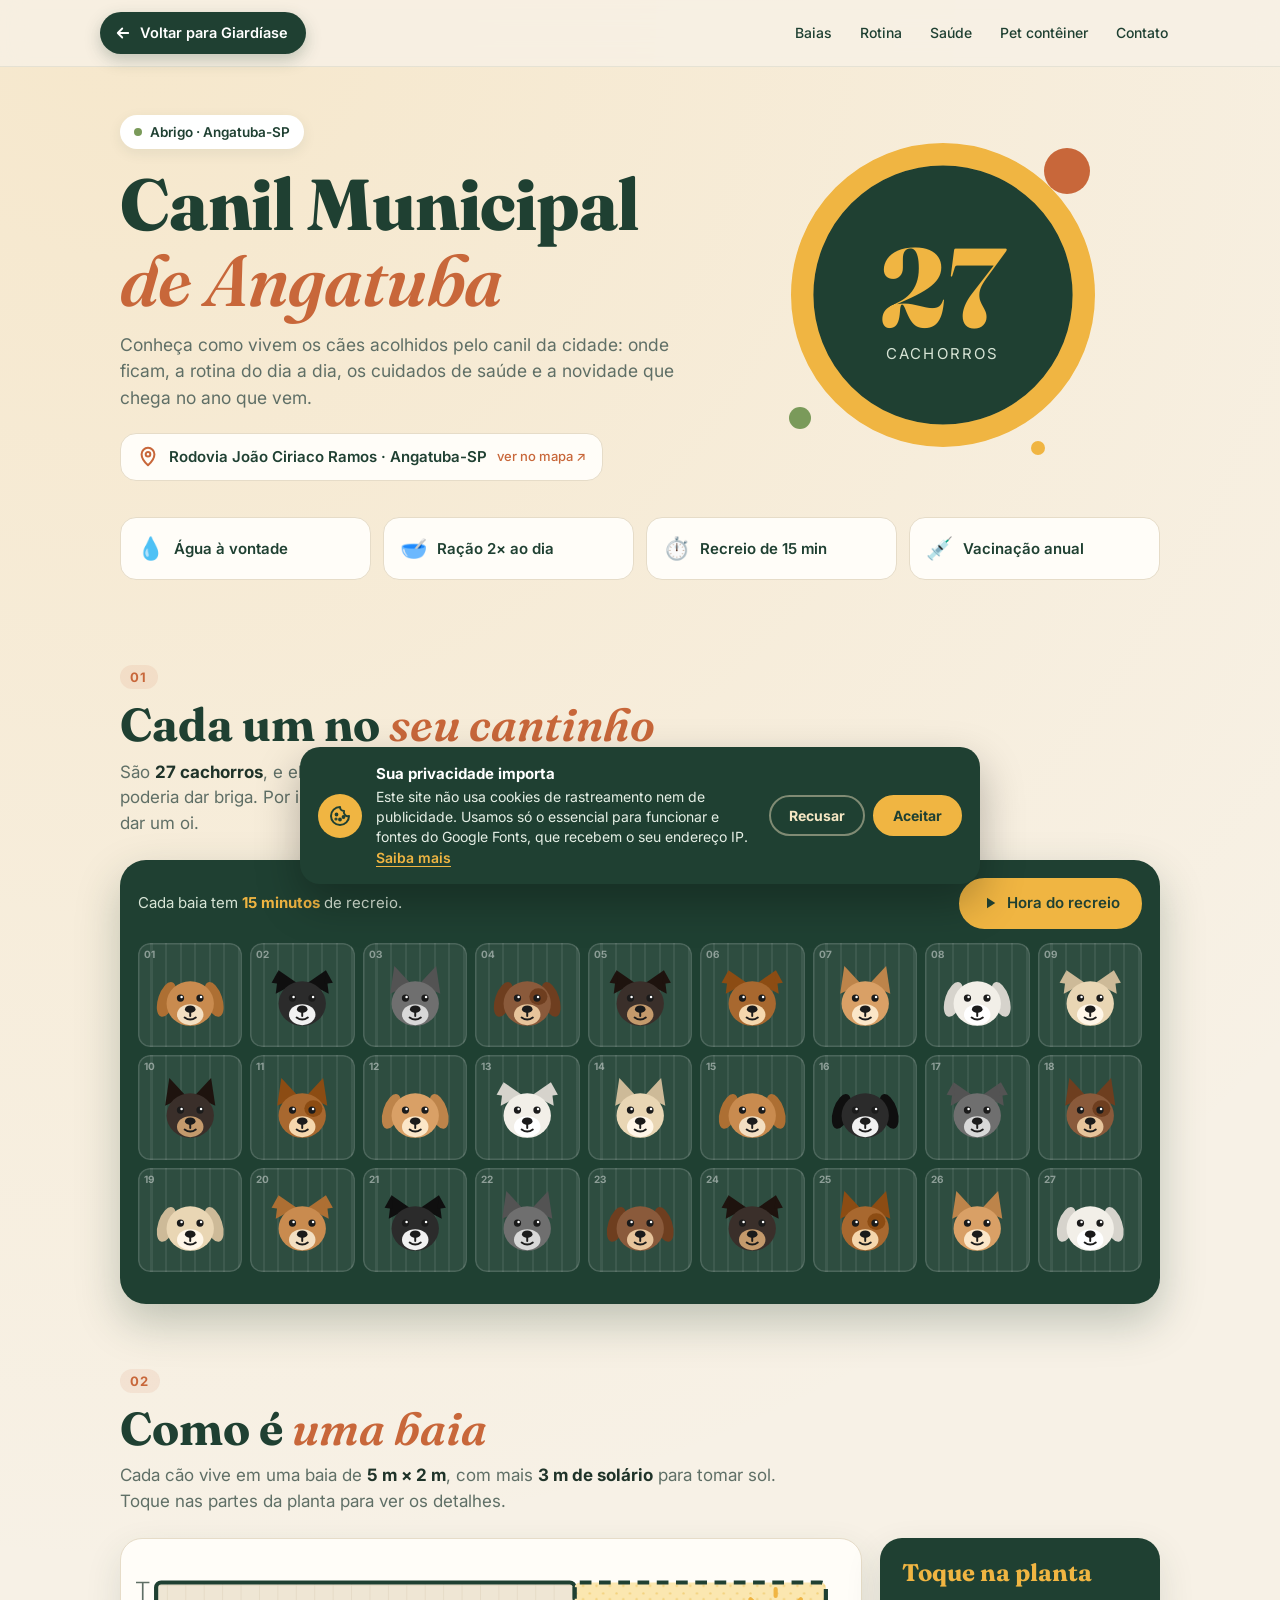
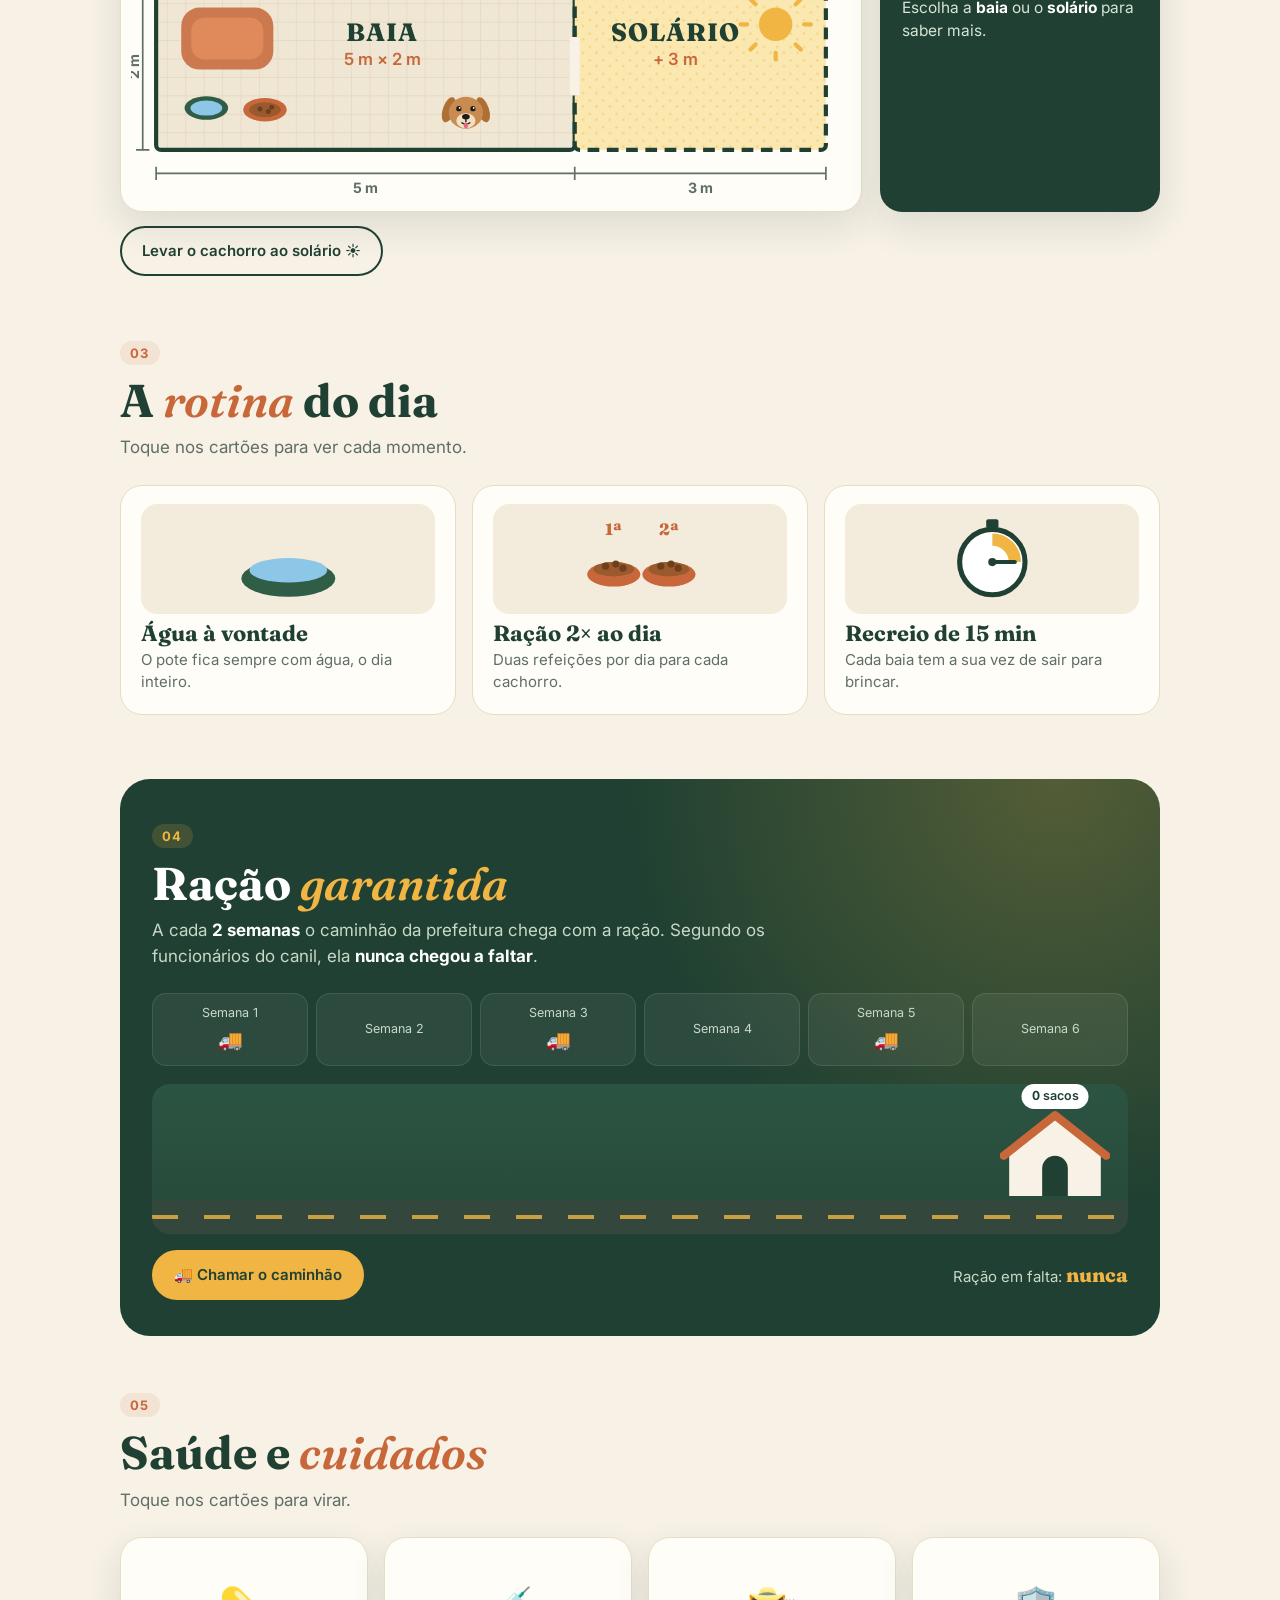
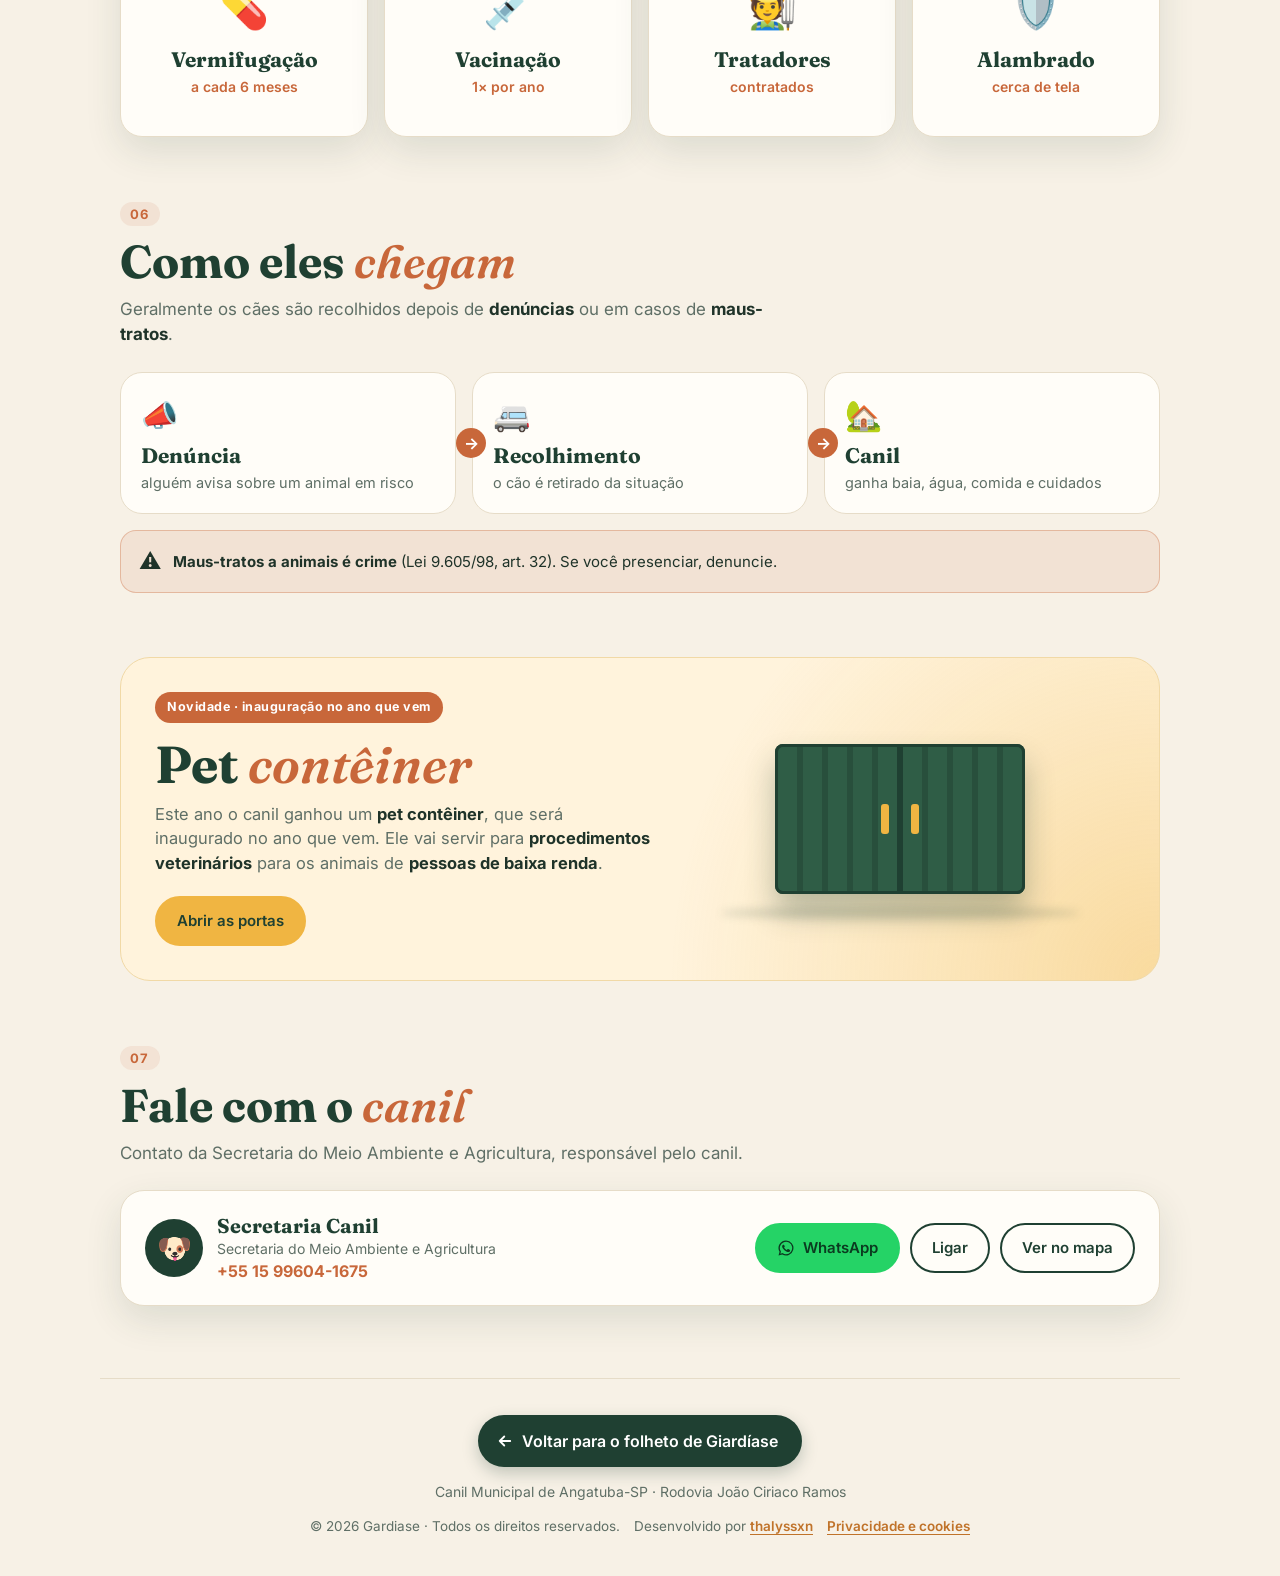
==== commit 706415e3: "Aviso de cookies (LGPD) e rodapé com créditos e direitos reservados" ====
--- a/angatuba.html
+++ b/angatuba.html
@@ -8,9 +8,23 @@
   <title>Canil Municipal de Angatuba-SP</title>
   <meta name="description" content="Conheça o canil municipal de Angatuba-SP: 27 cachorros, rotina, cuidados de saúde e o novo pet contêiner.">
   <link rel="icon" href="data:image/svg+xml,<svg xmlns='http://www.w3.org/2000/svg' viewBox='0 0 100 100'><text y='.9em' font-size='90'>🐾</text></svg>">
-  <link rel="preconnect" href="https://fonts.googleapis.com">
-  <link rel="preconnect" href="https://fonts.gstatic.com" crossorigin>
-  <link href="https://fonts.googleapis.com/css2?family=Fraunces:ital,opsz,wght@0,9..144,700;0,9..144,800;1,9..144,600&family=Inter:wght@400;500;600;700&display=swap" rel="stylesheet">
+  <!-- Fontes do Google: só carregam se a pessoa não tiver recusado no aviso de cookies (LGPD) -->
+  <script>
+    (function () {
+      var recusou = false;
+      try { recusou = localStorage.getItem('gardiase-cookies') === 'recusado'; } catch (e) {}
+      var fontes = window.__gfonts = [
+      'https://fonts.googleapis.com/css2?family=Fraunces:ital,opsz,wght@0,9..144,700;0,9..144,800;1,9..144,600&family=Inter:wght@400;500;600;700&display=swap'
+      ];
+      if (recusou) return;
+      fontes.forEach(function (href) {
+        var l = document.createElement('link');
+        l.rel = 'stylesheet'; l.href = href; l.setAttribute('data-gfont', '');
+        document.head.appendChild(l);
+      });
+    })();
+  </script>
+  <link rel="stylesheet" href="lgpd.css">
   <link rel="stylesheet" href="angatuba.css">
 </head>
 <body>
@@ -380,6 +394,11 @@
       Voltar para o folheto de Giardíase
     </a>
     <p>Canil Municipal de Angatuba-SP · Rodovia João Ciriaco Ramos</p>
+    <p class="credits">
+      <span>© <span data-year>2026</span> Gardiase · Todos os direitos reservados.</span>
+      <span>Desenvolvido por <a href="https://github.com/thalyssxn" target="_blank" rel="noopener">thalyssxn</a></span>
+      <button class="lgpd-open" type="button">Privacidade e cookies</button>
+    </p>
   </footer>
 
   <script>
@@ -624,5 +643,6 @@
     }, { passive: true });
     document.addEventListener('touchend', () => { lastX = lastY = null; }, { passive: true });
   </script>
+  <script src="lgpd.js"></script>
 </body>
 </html>
--- a/lgpd.css
+++ b/lgpd.css
@@ -0,0 +1,165 @@
+/* ===== Aviso de cookies (LGPD) e créditos do rodapé — usado em todas as páginas ===== */
+
+/* ---------- Rodapé ---------- */
+.site-footer {
+  max-width: 920px;
+  margin: 0 auto;
+  padding: 22px 20px calc(36px + env(safe-area-inset-bottom));
+  border-top: 1px solid rgba(31, 64, 50, .14);
+}
+.credits {
+  display: flex; flex-wrap: wrap; align-items: center; justify-content: center;
+  gap: 6px 14px;
+  margin: 14px 0 0;
+  font: 400 13.5px/1.5 Inter, system-ui, sans-serif;
+  color: #5f6f66;
+  text-align: center;
+}
+.credits a, .lgpd-open {
+  color: #c0732a;
+  font-weight: 600;
+  text-decoration: underline;
+  text-underline-offset: 3px;
+}
+.lgpd-open {
+  border: none; background: none; padding: 0;
+  font: inherit; font-weight: 600;
+  cursor: pointer;
+}
+.credits a:hover, .lgpd-open:hover { color: #1f4032; }
+
+/* ---------- Aviso (banner) ---------- */
+.lgpd-banner {
+  position: fixed;
+  left: 50%;
+  bottom: calc(16px + env(safe-area-inset-bottom));
+  z-index: 300;
+  width: min(680px, calc(100% - 24px));
+  display: grid;
+  grid-template-columns: auto 1fr auto;
+  align-items: center;
+  gap: 14px;
+  padding: 16px 18px;
+  border-radius: 20px;
+  background: #1f4032;
+  color: #e6efe6;
+  font: 400 14px/1.45 Inter, system-ui, sans-serif;
+  box-shadow: 0 18px 44px rgba(0, 0, 0, .28);
+  opacity: 0;
+  transform: translate(-50%, 30px);
+  transition: opacity .4s ease, transform .45s cubic-bezier(.2, .8, .2, 1);
+}
+.lgpd-banner.show { opacity: 1; transform: translate(-50%, 0); }
+.lgpd-banner[hidden] { display: none; }
+.lgpd-text b { display: block; color: #fff; font-size: 15px; margin-bottom: 2px; }
+.lgpd-text p { margin: 0; }
+
+.lgpd-ico {
+  display: grid; place-items: center;
+  width: 44px; height: 44px;
+  border-radius: 50%;
+  background: #f0b542;
+  color: #1f4032;
+  animation: lgpd-wobble 3s ease-in-out infinite;
+}
+.lgpd-ico svg { width: 24px; height: 24px; }
+@keyframes lgpd-wobble { 0%, 70%, 100% { transform: rotate(0); } 80% { transform: rotate(-14deg); } 90% { transform: rotate(10deg); } }
+
+.lgpd-link {
+  border: none; background: none; padding: 0;
+  color: #f0b542; font: inherit; font-weight: 600;
+  text-decoration: underline; text-underline-offset: 3px;
+  cursor: pointer;
+}
+
+.lgpd-btns { display: flex; gap: 8px; }
+.lgpd-btn {
+  padding: 10px 18px;
+  border-radius: 999px;
+  border: 2px solid #f0b542;
+  font: 700 14px Inter, system-ui, sans-serif;
+  cursor: pointer;
+  white-space: nowrap;
+  transition: transform .15s ease, background .2s, color .2s;
+}
+.lgpd-btn:hover { transform: translateY(-2px); }
+.lgpd-btn:active { transform: scale(.97); }
+.lgpd-btn.solid { background: #f0b542; color: #1f4032; }
+.lgpd-btn.ghost { background: transparent; color: #f6e7c4; border-color: rgba(246, 231, 196, .45); }
+.lgpd-btn.ghost:hover { border-color: #f6e7c4; }
+.lgpd-btn:focus-visible, .lgpd-link:focus-visible, .lgpd-open:focus-visible, .lgpd-x:focus-visible {
+  outline: 3px solid #f0b542; outline-offset: 2px;
+}
+
+/* ---------- Janela "Saiba mais" ---------- */
+.lgpd-modal {
+  width: min(560px, calc(100% - 24px));
+  max-height: calc(100vh - 32px);
+  max-height: calc(100dvh - 32px);
+  overflow-y: auto;
+  overscroll-behavior: contain;
+  padding: 0;
+  border: none;
+  border-radius: 24px;
+  background: #fffdf8;
+  color: #1f3329;
+  font: 400 14.5px/1.55 Inter, system-ui, sans-serif;
+  box-shadow: 0 24px 60px rgba(0, 0, 0, .3);
+}
+.lgpd-modal::backdrop { background: rgba(18, 34, 27, .55); backdrop-filter: blur(3px); }
+.lgpd-modal[open] { animation: lgpd-in .35s cubic-bezier(.2, .8, .2, 1); }
+@keyframes lgpd-in { from { opacity: 0; transform: translateY(20px) scale(.97); } }
+.lgpd-modal-in { position: relative; padding: 22px 24px 20px; }
+.lgpd-modal h2 {
+  margin: 12px 0 6px;
+  font: 700 26px/1.1 Fraunces, Georgia, serif;
+  color: #1f4032;
+}
+.lgpd-sub { margin: 0 0 12px; color: #5f6f66; }
+.lgpd-modal ul { margin: 0 0 12px; padding: 0; list-style: none; display: grid; gap: 6px; }
+.lgpd-modal li {
+  position: relative;
+  padding: 8px 12px 8px 32px;
+  font-size: 14px;
+  border-radius: 12px;
+  background: #f4eee2;
+}
+.lgpd-modal li::before {
+  content: "";
+  position: absolute; left: 13px; top: 15px;
+  width: 9px; height: 9px; border-radius: 50%;
+  background: #7a9a5a;
+}
+.lgpd-modal li b { color: #1f4032; }
+.lgpd-modal a { color: #c0732a; font-weight: 600; }
+.lgpd-status { margin: 0 0 14px; font-size: 13px; font-weight: 600; color: #c0732a; }
+.lgpd-modal .lgpd-btns {
+  position: sticky; bottom: -20px;
+  justify-content: flex-end;
+  margin: 0 -24px -20px; padding: 12px 24px 20px;
+  background: linear-gradient(rgba(255, 253, 248, 0), #fffdf8 30%);
+}
+.lgpd-modal .lgpd-btn.ghost { color: #1f4032; border-color: #c9d3bf; }
+.lgpd-modal .lgpd-btn.ghost:hover { border-color: #1f4032; }
+.lgpd-x {
+  position: absolute; top: 14px; right: 14px;
+  width: 36px; height: 36px;
+  border: none; border-radius: 50%;
+  background: #f4eee2; color: #1f4032;
+  font-size: 15px; cursor: pointer;
+}
+.lgpd-x:hover { background: #e9e0cf; }
+
+@media (max-width: 640px) {
+  .lgpd-banner { grid-template-columns: auto 1fr; padding: 14px; gap: 10px 12px; }
+  .lgpd-banner .lgpd-btns { grid-column: 1 / -1; }
+  .lgpd-banner .lgpd-btn { flex: 1; }
+  .lgpd-ico { width: 38px; height: 38px; }
+  .lgpd-modal-in { padding: 20px 18px 18px; }
+  .lgpd-modal .lgpd-btns { margin: 0 -18px -18px; padding: 12px 18px 18px; bottom: -18px; }
+  .lgpd-modal .lgpd-btn { flex: 1; }
+}
+@media (prefers-reduced-motion: reduce) {
+  .lgpd-ico { animation: none; }
+  .lgpd-banner { transition: opacity .3s ease; }
+}
